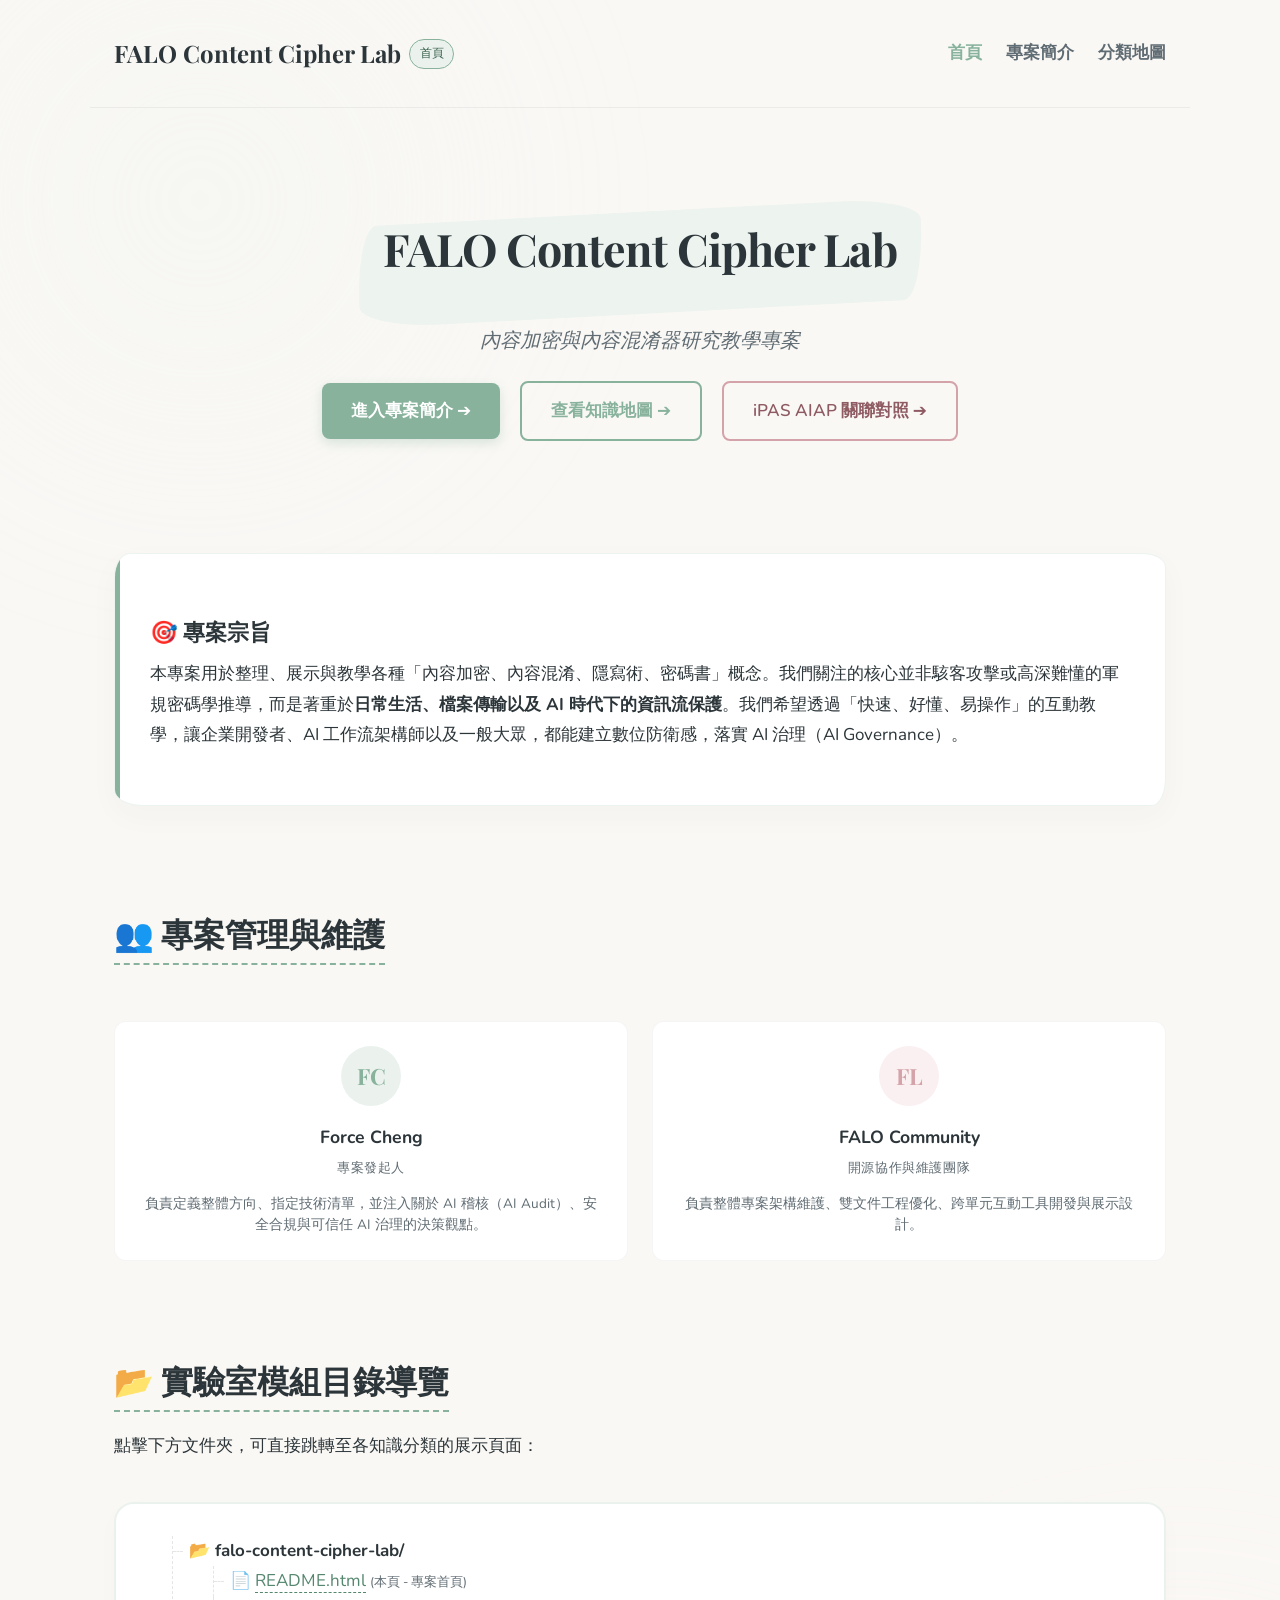
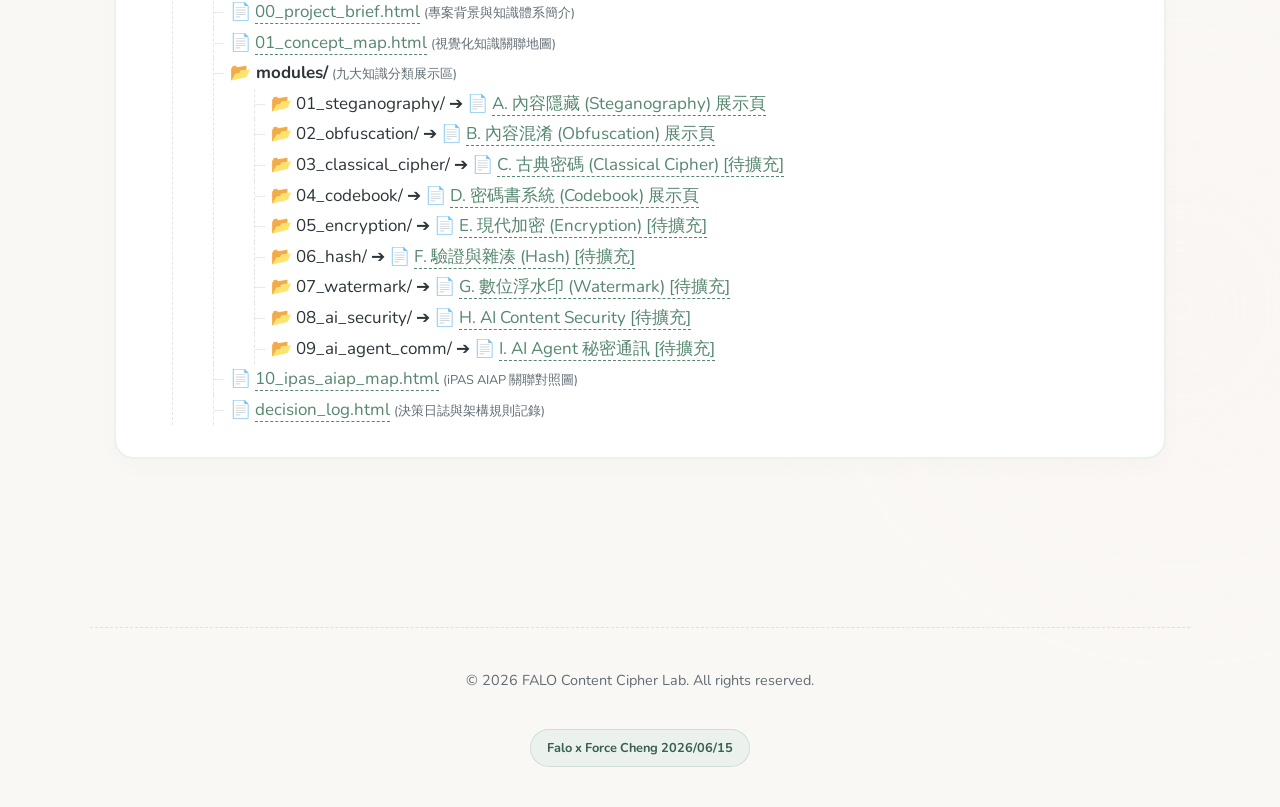
==== index.html @ c5080703 "feat: add index.html and .nojekyll for GitHub Pages" ====
<!DOCTYPE html>
<html lang="zh-TW">
<head>
  <meta charset="UTF-8">
  <meta name="viewport" content="width=device-width, initial-scale=1.0">
  <title>FALO Content Cipher Lab - 首頁</title>
  <meta name="author" content="Force Cheng">
  <meta name="copyright" content="Falo x Force Cheng 2026/06/15">
  <meta name="generator" content="FALO Content Cipher Lab">
  <meta name="description" content="FALO Content Cipher Lab (內容加密與內容混淆器研究專案)。本專案隸屬 Formosa AI Life Outlook (FALO) 與 Taiwan AI Audit 知識發行體系，展示日常通訊、檔案交換、與 AI 時代下的資訊治理、AI Workflow 與內容安全防禦。">
  <link rel="stylesheet" href="assets/css/style.css">
</head>
<body>

  <header class="site-header">
    <div class="logo-area">
      <a href="README.html">
        <span>FALO Content Cipher Lab</span>
        <span class="badge">首頁</span>
      </a>
    </div>
    <nav>
      <ul class="main-nav">
        <li><a href="README.html" class="active">首頁</a></li>
        <li><a href="00_project_brief.html">專案簡介</a></li>
        <li><a href="01_concept_map.html">分類地圖</a></li>
      </ul>
    </nav>
  </header>

  <main class="container">
    <section class="hero-section">
      <div class="hero-title-splash">
        <h1>FALO Content Cipher Lab</h1>
      </div>
      <p class="hero-subtitle">內容加密與內容混淆器研究教學專案</p>
      <div style="margin-top: 1.5rem;">
        <a href="00_project_brief.html" class="btn">進入專案簡介 ➔</a>
        <a href="01_concept_map.html" class="btn btn-secondary" style="margin-left: 1rem;">查看知識地圖 ➔</a>
        <a href="10_ipas_aiap_map.html" class="btn btn-secondary" style="margin-left: 1rem; border-color: var(--secondary-accent); color: #8F5B62;">iPAS AIAP 關聯對照 ➔</a>
      </div>
    </section>

    <!-- Main Description -->
    <div class="info-card" style="margin-bottom: 3rem;">
      <h3>🎯 專案宗旨</h3>
      <p>本專案用於整理、展示與教學各種「內容加密、內容混淆、隱寫術、密碼書」概念。我們關注的核心並非駭客攻擊或高深難懂的軍規密碼學推導，而是著重於<strong>日常生活、檔案傳輸以及 AI 時代下的資訊流保護</strong>。我們希望透過「快速、好懂、易操作」的互動教學，讓企業開發者、AI 工作流架構師以及一般大眾，都能建立數位防衛感，落實 AI 治理（AI Governance）。</p>
    </div>

    <!-- Roles Grid -->
    <h2 style="margin-bottom: 1rem;">👥 專案管理與維護</h2>
    <div class="role-grid" style="grid-template-columns: repeat(auto-fit, minmax(360px, 1fr));">
      <div class="role-card">
        <div class="role-avatar">FC</div>
        <div class="role-title">Force Cheng</div>
        <div class="role-subtitle">專案發起人</div>
        <div class="role-desc">負責定義整體方向、指定技術清單，並注入關於 AI 稽核（AI Audit）、安全合規與可信任 AI 治理的決策觀點。</div>
      </div>
      
      <div class="role-card rose">
        <div class="role-avatar">FL</div>
        <div class="role-title">FALO Community</div>
        <div class="role-subtitle">開源協作與維護團隊</div>
        <div class="role-desc">負責整體專案架構維護、雙文件工程優化、跨單元互動工具開發與展示設計。</div>
      </div>
    </div>

    <!-- Tree Explorer -->
    <h2>📂 實驗室模組目錄導覽</h2>
    <p>點擊下方文件夾，可直接跳轉至各知識分類的展示頁面：</p>
    
    <div class="interactive-widget">
      <div class="tree-node">
        <strong>📂 falo-content-cipher-lab/</strong>
        
        <div class="tree-node">
          📄 <a href="README.html">README.html</a> <span style="font-size: 0.8rem; color: var(--text-muted);">(本頁 - 專案首頁)</span>
        </div>
        
        <div class="tree-node">
          📄 <a href="00_project_brief.html">00_project_brief.html</a> <span style="font-size: 0.8rem; color: var(--text-muted);">(專案背景與知識體系簡介)</span>
        </div>

        <div class="tree-node">
          📄 <a href="01_concept_map.html">01_concept_map.html</a> <span style="font-size: 0.8rem; color: var(--text-muted);">(視覺化知識關聯地圖)</span>
        </div>

        <div class="tree-node">
          <strong>📂 modules/</strong> <span style="font-size: 0.8rem; color: var(--text-muted);">(九大知識分類展示區)</span>
          
          <div class="tree-node">
            📂 01_steganography/ ➔ 📄 <a href="modules/01_steganography/README.html">A. 內容隱藏 (Steganography) 展示頁</a>
          </div>

          <div class="tree-node">
            📂 02_obfuscation/ ➔ 📄 <a href="modules/02_obfuscation/README.html">B. 內容混淆 (Obfuscation) 展示頁</a>
          </div>

          <div class="tree-node">
            📂 03_classical_cipher/ ➔ 📄 <a href="modules/03_classical_cipher/README.html">C. 古典密碼 (Classical Cipher) [待擴充]</a>
          </div>

          <div class="tree-node">
            📂 04_codebook/ ➔ 📄 <a href="modules/04_codebook/README.html">D. 密碼書系統 (Codebook) 展示頁</a>
          </div>

          <div class="tree-node">
            📂 05_encryption/ ➔ 📄 <a href="modules/05_encryption/README.html">E. 現代加密 (Encryption) [待擴充]</a>
          </div>

          <div class="tree-node">
            📂 06_hash/ ➔ 📄 <a href="modules/06_hash/README.html">F. 驗證與雜湊 (Hash) [待擴充]</a>
          </div>

          <div class="tree-node">
            📂 07_watermark/ ➔ 📄 <a href="modules/07_watermark/README.html">G. 數位浮水印 (Watermark) [待擴充]</a>
          </div>

          <div class="tree-node">
            📂 08_ai_security/ ➔ 📄 <a href="modules/08_ai_security/README.html">H. AI Content Security [待擴充]</a>
          </div>

          <div class="tree-node">
            📂 09_ai_agent_comm/ ➔ 📄 <a href="modules/09_ai_agent_comm/README.html">I. AI Agent 秘密通訊 [待擴充]</a>
          </div>
        </div>

        <div class="tree-node">
          📄 <a href="10_ipas_aiap_map.html">10_ipas_aiap_map.html</a> <span style="font-size: 0.8rem; color: var(--text-muted);">(iPAS AIAP 關聯對照圖)</span>
        </div>

        <div class="tree-node">
          📄 <a href="decision_log.html">decision_log.html</a> <span style="font-size: 0.8rem; color: var(--text-muted);">(決策日誌與架構規則記錄)</span>
        </div>
      </div>
    </div>
  </main>

  <footer class="site-footer">
    <p>© 2026 FALO Content Cipher Lab. All rights reserved.</p>
    <div class="provenance-tag">Falo x Force Cheng 2026/06/15</div>
  </footer>

  <script src="assets/js/main.js"></script>
</body>
</html>
---- assets/css/style.css ----
/* 
 * FALO Content Cipher Lab - Central Design System
 * Style: Soft Watercolor Infographic Style
 * Author: Falo x Force Cheng 2026/06/15
 * License: Formosa AI Life Outlook & Taiwan AI Audit Research Project
 */

@import url('https://fonts.googleapis.com/css2?family=Nunito:ital,wght@0,300;0,400;0,600;0,700;1,400&family=Playfair+Display:ital,wght@0,600;0,700;1,400&display=swap');

:root {
  /* Color Tokens */
  --bg-color: #FAF8F5;              /* Warm Sand Off-White */
  --text-main: #2C3539;             /* Slate Charcoal */
  --text-muted: #606C73;            /* Soft Steel Grey */
  
  --primary-accent: #88B29C;        /* Sage Green */
  --primary-accent-light: #EBF2EE;  /* Very Light Sage Green */
  
  --secondary-accent: #D4A3A9;      /* Dusty Rose */
  --secondary-accent-light: #FAF0F1; /* Very Light Dusty Rose */
  
  --tertiary-accent: #A1C4D4;       /* Soft Blue */
  --tertiary-accent-light: #EFF5F8;  /* Very Light Soft Blue */

  --accent-gold: #E2C293;           /* Muted Gold */
  
  /* Fonts */
  --font-heading: 'Playfair Display', Georgia, serif;
  --font-body: 'Nunito', system-ui, -apple-system, sans-serif;
  
  /* Layout */
  --max-width: 1100px;
  --transition-smooth: all 0.4s cubic-bezier(0.165, 0.84, 0.44, 1);
  --border-organic: 25px 95px 25px 95px / 95px 25px 95px 25px;
  --border-card: 16px 24px 14px 28px / 24px 14px 28px 16px;
}

* {
  box-sizing: border-box;
  margin: 0;
  padding: 0;
}

body {
  background-color: var(--bg-color);
  color: var(--text-main);
  font-family: var(--font-body);
  line-height: 1.8;
  font-size: 17px;
  overflow-x: hidden;
  position: relative;
}

/* Background Watercolor Splashes */
body::before, body::after {
  content: "";
  position: absolute;
  width: 600px;
  height: 600px;
  border-radius: 50%;
  z-index: -10;
  filter: blur(120px);
  opacity: 0.45;
  pointer-events: none;
}

body::before {
  top: -100px;
  left: -100px;
  background: radial-gradient(circle, var(--primary-accent-light) 0%, transparent 70%);
}

body::after {
  bottom: 200px;
  right: -200px;
  background: radial-gradient(circle, var(--secondary-accent-light) 0%, transparent 70%);
}

.watercolor-blob-3 {
  position: absolute;
  top: 40%;
  left: 50%;
  transform: translate(-50%, -50%);
  width: 800px;
  height: 800px;
  border-radius: 50%;
  z-index: -11;
  filter: blur(140px);
  opacity: 0.35;
  background: radial-gradient(circle, var(--tertiary-accent-light) 0%, transparent 70%);
  pointer-events: none;
}

/* Typography */
h1, h2, h3, h4 {
  font-family: var(--font-heading);
  color: var(--text-main);
  margin-bottom: 0.6em;
  font-weight: 700;
  line-height: 1.3;
}

h1 {
  font-size: 2.8rem;
  letter-spacing: -0.02em;
}

h2 {
  font-size: 2rem;
  border-bottom: 2px dashed var(--primary-accent);
  padding-bottom: 0.3em;
  margin-top: 1.8em;
  display: inline-block;
}

h3 {
  font-size: 1.4rem;
  margin-top: 1.2em;
}

p {
  margin-bottom: 1.2rem;
}

a {
  color: #55876E; /* Slightly darker Sage Green for contrast/accessibility */
  text-decoration: none;
  border-bottom: 1px dashed currentColor;
  transition: var(--transition-smooth);
}

a:hover {
  color: #38604C;
  border-bottom-style: solid;
}

/* Navigation & Header */
.site-header {
  max-width: var(--max-width);
  margin: 0 auto;
  padding: 2rem 1.5rem;
  display: flex;
  justify-content: space-between;
  align-items: center;
  border-bottom: 1px solid rgba(0, 0, 0, 0.05);
}

.logo-area a {
  border-bottom: none;
  font-family: var(--font-heading);
  font-size: 1.5rem;
  font-weight: bold;
  color: var(--text-main);
  display: flex;
  align-items: center;
  gap: 0.5rem;
}

.logo-area span.badge {
  font-family: var(--font-body);
  font-size: 0.75rem;
  font-weight: normal;
  padding: 0.2rem 0.6rem;
  border-radius: 20px;
  background-color: var(--primary-accent-light);
  border: 1px solid var(--primary-accent);
  color: #38604C;
}

.main-nav {
  display: flex;
  gap: 1.5rem;
  list-style: none;
}

.main-nav a {
  border-bottom: none;
  font-weight: 600;
  color: var(--text-muted);
}

.main-nav a:hover, .main-nav a.active {
  color: var(--primary-accent);
  text-shadow: 0 0 1px var(--primary-accent-light);
}

/* Layout Wrapper */
.container {
  max-width: var(--max-width);
  margin: 0 auto;
  padding: 3rem 1.5rem;
}

/* Hero Section */
.hero-section {
  text-align: center;
  padding: 4rem 1.5rem;
  position: relative;
  margin-bottom: 3rem;
}

.hero-title-splash {
  display: inline-block;
  position: relative;
  margin-bottom: 1rem;
}

.hero-title-splash::before {
  content: "";
  position: absolute;
  top: 50%;
  left: 50%;
  transform: translate(-50%, -50%) rotate(-3deg);
  width: 110%;
  height: 120%;
  background-color: var(--primary-accent-light);
  border-radius: var(--border-organic);
  z-index: -1;
  opacity: 0.85;
}

.hero-subtitle {
  font-family: var(--font-heading);
  font-style: italic;
  font-size: 1.25rem;
  color: var(--text-muted);
  max-width: 600px;
  margin: 0 auto;
}

/* Cards & Grid Systems */
.grid-2 {
  display: grid;
  grid-template-columns: repeat(auto-fit, minmax(320px, 1fr));
  gap: 2rem;
  margin: 2rem 0;
}

.grid-3 {
  display: grid;
  grid-template-columns: repeat(auto-fit, minmax(280px, 1fr));
  gap: 1.8rem;
  margin: 2rem 0;
}

/* Soft Infographic Cards */
.info-card {
  background: white;
  padding: 2.2rem;
  border-radius: var(--border-card);
  box-shadow: 0 10px 30px rgba(44, 53, 57, 0.03);
  border: 1px solid rgba(136, 178, 156, 0.15);
  transition: var(--transition-smooth);
  position: relative;
  overflow: hidden;
}

.info-card::before {
  content: "";
  position: absolute;
  top: 0;
  left: 0;
  width: 5px;
  height: 100%;
  background: var(--primary-accent);
}

.info-card.rose::before {
  background: var(--secondary-accent);
}

.info-card.blue::before {
  background: var(--tertiary-accent);
}

.info-card:hover {
  transform: translateY(-5px);
  box-shadow: 0 15px 40px rgba(44, 53, 57, 0.08);
  border-color: rgba(136, 178, 156, 0.3);
}

.card-num {
  font-family: var(--font-heading);
  font-size: 2.5rem;
  color: rgba(136, 178, 156, 0.2);
  position: absolute;
  right: 1.5rem;
  top: 1rem;
  font-weight: bold;
}

.rose .card-num {
  color: rgba(212, 163, 169, 0.2);
}

.blue .card-num {
  color: rgba(161, 196, 212, 0.2);
}

/* Callout Boxes */
.callout-box {
  background: var(--primary-accent-light);
  border-radius: 12px;
  padding: 1.5rem;
  margin: 1.5rem 0;
  border-left: 5px solid var(--primary-accent);
}

.callout-box.rose {
  background: var(--secondary-accent-light);
  border-left-color: var(--secondary-accent);
}

.callout-box.blue {
  background: var(--tertiary-accent-light);
  border-left-color: var(--tertiary-accent);
}

/* Step-by-step Infographic Elements */
.step-container {
  display: flex;
  flex-direction: column;
  gap: 1.5rem;
  margin: 2rem 0;
}

.step-item {
  display: flex;
  gap: 1.5rem;
  align-items: flex-start;
  background: white;
  padding: 1.5rem;
  border-radius: 16px;
  border: 1px dashed rgba(0, 0, 0, 0.08);
}

.step-badge {
  background: var(--primary-accent);
  color: white;
  width: 36px;
  height: 36px;
  border-radius: 50%;
  display: flex;
  align-items: center;
  justify-content: center;
  font-weight: bold;
  flex-shrink: 0;
}

.rose .step-badge {
  background: var(--secondary-accent);
}

.blue .step-badge {
  background: var(--tertiary-accent);
}

/* Forms & Interactive Widgets */
.interactive-widget {
  background: white;
  border-radius: 20px;
  border: 2px solid var(--primary-accent-light);
  padding: 2rem;
  margin: 2.5rem 0;
  box-shadow: 0 8px 25px rgba(0, 0, 0, 0.02);
}

.widget-title {
  display: flex;
  align-items: center;
  gap: 0.5rem;
  margin-bottom: 1.5rem;
  font-family: var(--font-heading);
  border-bottom: 2px dashed rgba(0, 0, 0, 0.05);
  padding-bottom: 0.5rem;
}

.form-group {
  margin-bottom: 1.25rem;
}

.form-label {
  display: block;
  font-weight: bold;
  margin-bottom: 0.5rem;
  color: var(--text-main);
  font-size: 0.95rem;
}

.form-input, .form-textarea, .form-select {
  width: 100%;
  padding: 0.8rem 1rem;
  border: 1px solid rgba(0, 0, 0, 0.1);
  border-radius: 8px;
  font-family: var(--font-body);
  font-size: 1rem;
  background-color: var(--bg-color);
  color: var(--text-main);
  transition: var(--transition-smooth);
}

.form-input:focus, .form-textarea:focus, .form-select:focus {
  outline: none;
  border-color: var(--primary-accent);
  background-color: white;
  box-shadow: 0 0 0 3px rgba(136, 178, 156, 0.2);
}

.btn {
  display: inline-block;
  padding: 0.8rem 1.8rem;
  background-color: var(--primary-accent);
  color: white;
  border: none;
  border-radius: 8px;
  font-weight: 600;
  font-family: var(--font-body);
  cursor: pointer;
  transition: var(--transition-smooth);
  box-shadow: 0 4px 12px rgba(136, 178, 156, 0.3);
}

.btn:hover {
  background-color: #729B85;
  box-shadow: 0 6px 16px rgba(136, 178, 156, 0.4);
  transform: translateY(-1px);
}

.btn-secondary {
  background-color: transparent;
  color: var(--primary-accent);
  border: 2px solid var(--primary-accent);
  box-shadow: none;
}

.btn-secondary:hover {
  background-color: var(--primary-accent-light);
  box-shadow: none;
}

.output-area {
  background-color: var(--primary-accent-light);
  padding: 1.2rem;
  border-radius: 8px;
  border: 1px dashed var(--primary-accent);
  min-height: 50px;
  word-break: break-all;
  font-family: monospace;
  font-size: 1.05rem;
  margin-top: 1.5rem;
  position: relative;
}

.output-area::before {
  content: "OUTPUT";
  font-size: 0.65rem;
  letter-spacing: 0.1em;
  color: var(--primary-accent);
  position: absolute;
  top: -8px;
  left: 12px;
  background: white;
  padding: 0 6px;
  font-weight: bold;
}

/* Breadcrumb Navigation */
.breadcrumb {
  display: flex;
  gap: 0.5rem;
  align-items: center;
  list-style: none;
  margin-bottom: 2rem;
  font-size: 0.9rem;
  color: var(--text-muted);
}

.breadcrumb li:not(:last-child)::after {
  content: "/";
  margin-left: 0.5rem;
  color: rgba(0, 0, 0, 0.15);
}

/* Site Footer */
.site-footer {
  max-width: var(--max-width);
  margin: 5rem auto 0 auto;
  padding: 2.5rem 1.5rem;
  border-top: 1px dashed rgba(0, 0, 0, 0.1);
  text-align: center;
  color: var(--text-muted);
  font-size: 0.9rem;
}

.provenance-tag {
  display: inline-flex;
  align-items: center;
  gap: 0.5rem;
  background-color: var(--primary-accent-light);
  padding: 0.4rem 1rem;
  border-radius: 20px;
  font-size: 0.8rem;
  font-weight: bold;
  color: #38604C;
  border: 1px solid rgba(136, 178, 156, 0.3);
  margin-top: 1rem;
}

/* Role Profile Cards (README) */
.role-grid {
  display: grid;
  grid-template-columns: repeat(auto-fit, minmax(220px, 1fr));
  gap: 1.5rem;
  margin: 2.5rem 0;
}

.role-card {
  background: white;
  padding: 1.5rem;
  border-radius: 12px;
  border: 1px solid rgba(0, 0, 0, 0.04);
  text-align: center;
  transition: var(--transition-smooth);
}

.role-card:hover {
  box-shadow: 0 8px 25px rgba(0,0,0,0.03);
  transform: translateY(-2px);
}

.role-avatar {
  width: 60px;
  height: 60px;
  background-color: var(--primary-accent-light);
  border-radius: 50%;
  display: flex;
  align-items: center;
  justify-content: center;
  margin: 0 auto 1rem auto;
  font-family: var(--font-heading);
  font-weight: bold;
  font-size: 1.4rem;
  color: var(--primary-accent);
}

.role-card.rose .role-avatar {
  background-color: var(--secondary-accent-light);
  color: var(--secondary-accent);
}

.role-card.blue .role-avatar {
  background-color: var(--tertiary-accent-light);
  color: var(--tertiary-accent);
}

.role-title {
  font-weight: bold;
  font-size: 1.1rem;
  margin-bottom: 0.2rem;
}

.role-subtitle {
  font-size: 0.8rem;
  color: var(--text-muted);
  margin-bottom: 0.8rem;
  letter-spacing: 0.05em;
  text-transform: uppercase;
}

.role-desc {
  font-size: 0.85rem;
  color: var(--text-muted);
  line-height: 1.6;
}

/* Interactive Tree Explorer (README) */
.tree-node {
  margin-left: 1.5rem;
  position: relative;
  padding-left: 1rem;
  border-left: 1px dashed rgba(0,0,0,0.1);
}

.tree-node::before {
  content: "";
  position: absolute;
  left: 0;
  top: 15px;
  width: 10px;
  height: 1px;
  border-top: 1px dashed rgba(0,0,0,0.1);
}

/* Concept Map Styles */
.map-canvas-container {
  background: white;
  border: 1px solid rgba(0, 0, 0, 0.05);
  border-radius: 20px;
  padding: 1rem;
  box-shadow: 0 10px 40px rgba(0, 0, 0, 0.02);
  margin: 2rem 0;
  position: relative;
  overflow: auto;
}

.map-svg {
  width: 100%;
  min-width: 900px;
  height: 600px;
  display: block;
}

.map-node {
  cursor: pointer;
}

.map-node circle {
  fill: white;
  stroke-width: 2.5px;
  transition: var(--transition-smooth);
}

.map-node:hover circle {
  r: 24px;
}

.map-node text {
  font-family: var(--font-body);
  font-size: 13px;
  font-weight: 600;
  fill: var(--text-main);
  pointer-events: none;
}

.map-link {
  fill: none;
  stroke-dasharray: 4 4;
  animation: dash 30s linear infinite;
}

@keyframes dash {
  to {
    stroke-dashoffset: -1000;
  }
}

/* Responsive fixes */
@media (max-width: 768px) {
  h1 {
    font-size: 2.2rem;
  }
  .site-header {
    flex-direction: column;
    gap: 1rem;
  }
  .main-nav {
    flex-wrap: wrap;
    justify-content: center;
  }
}
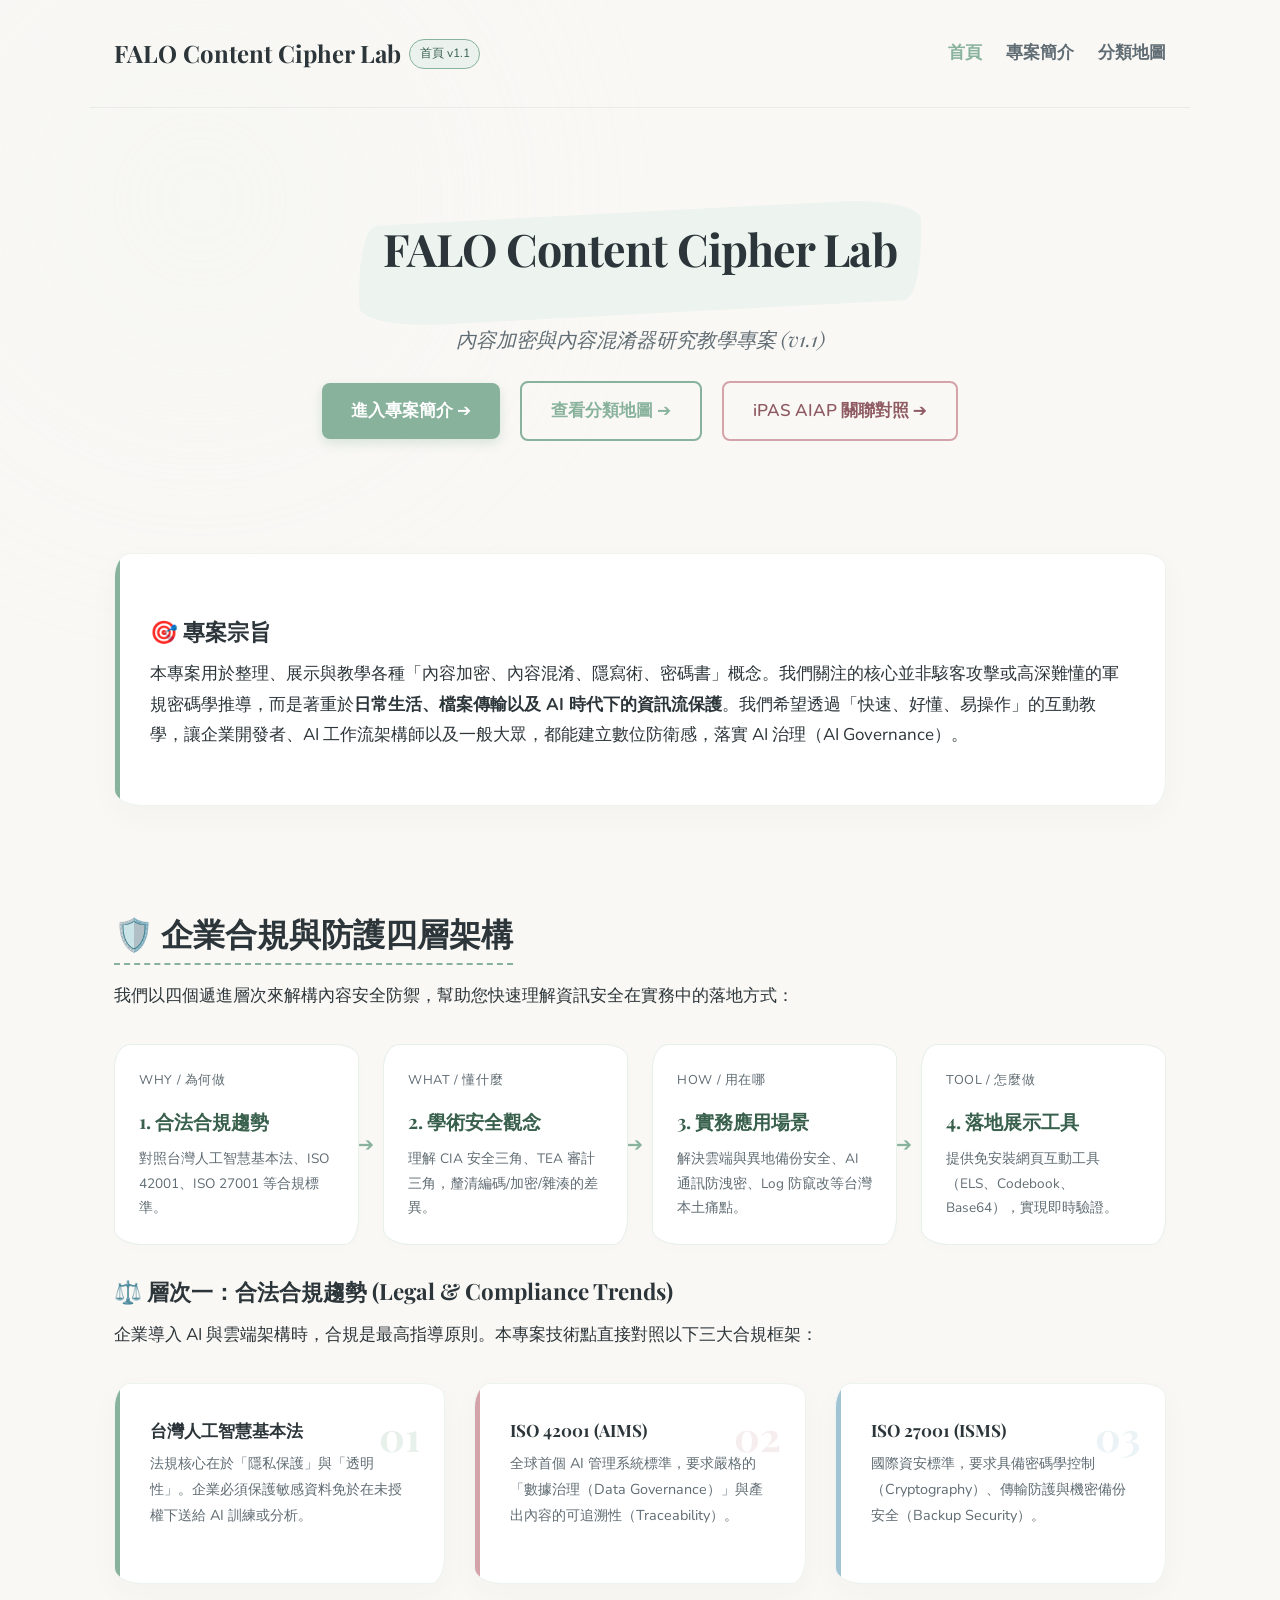
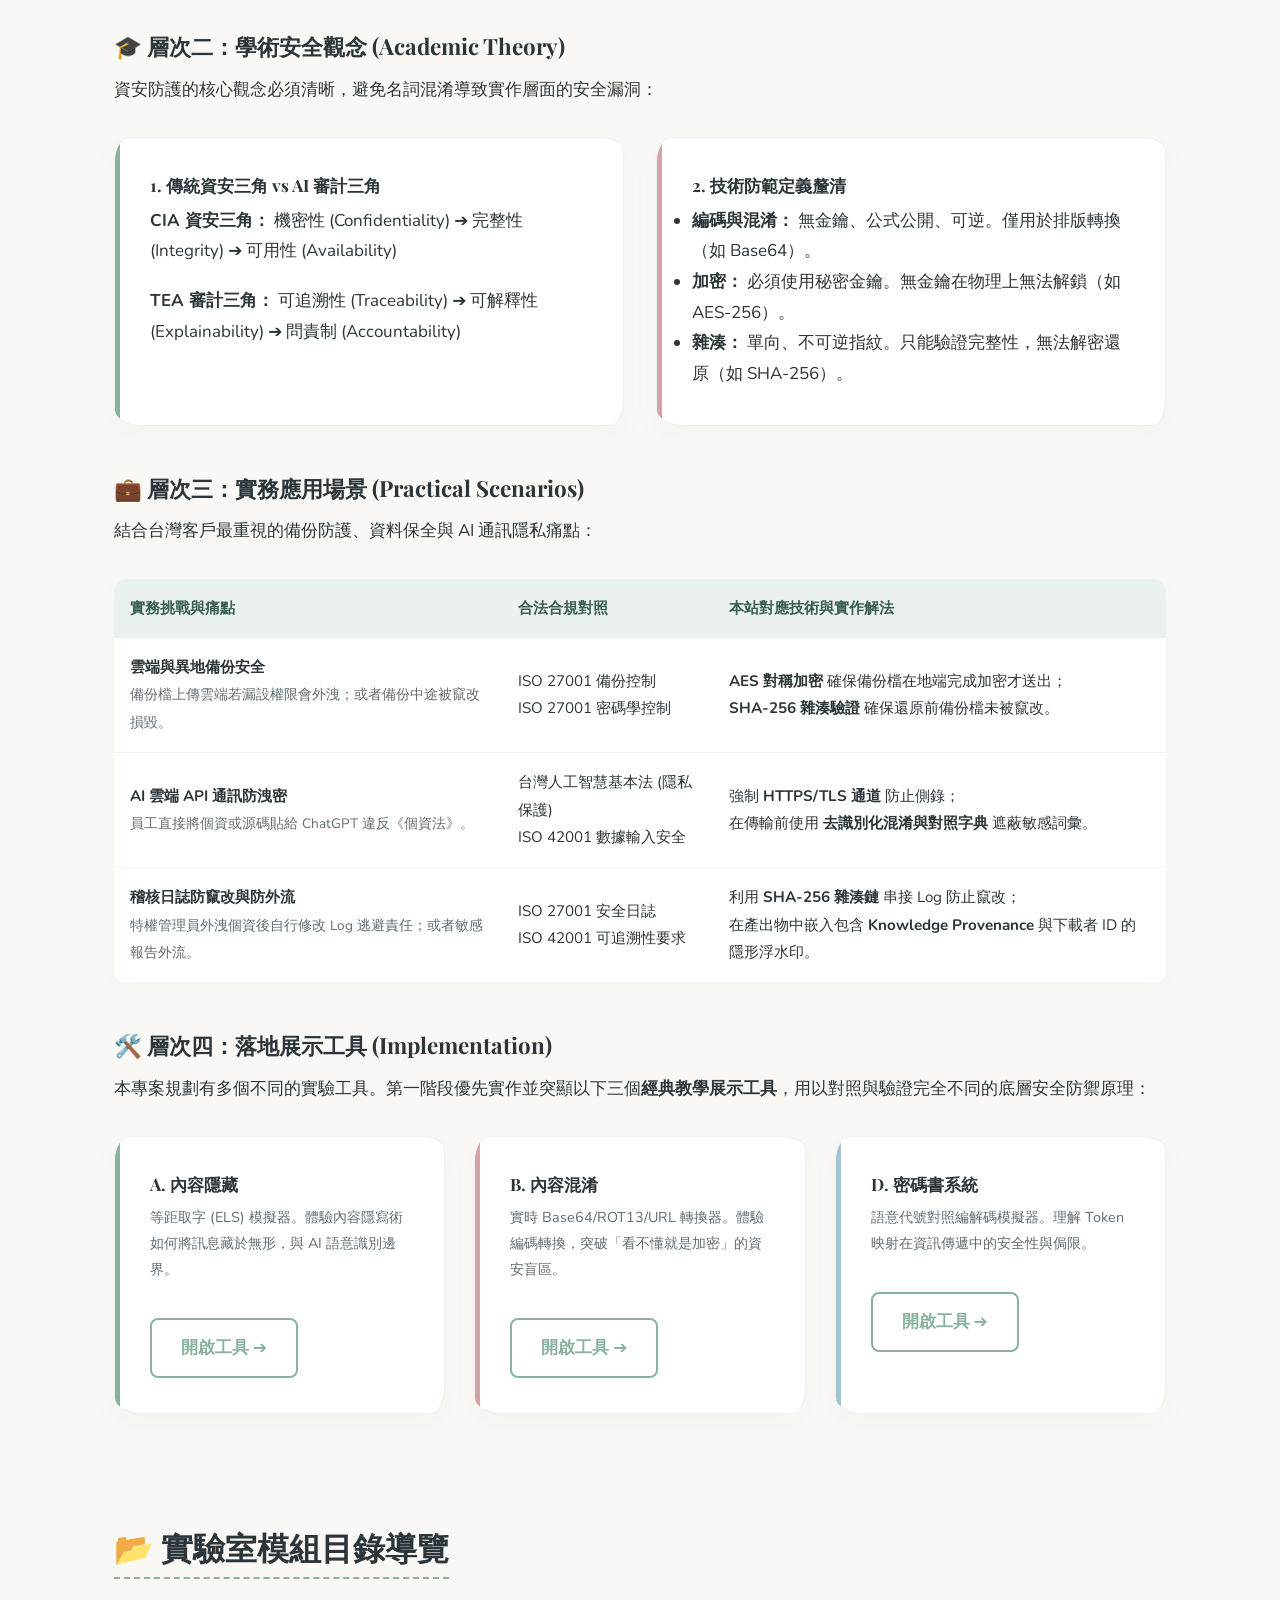
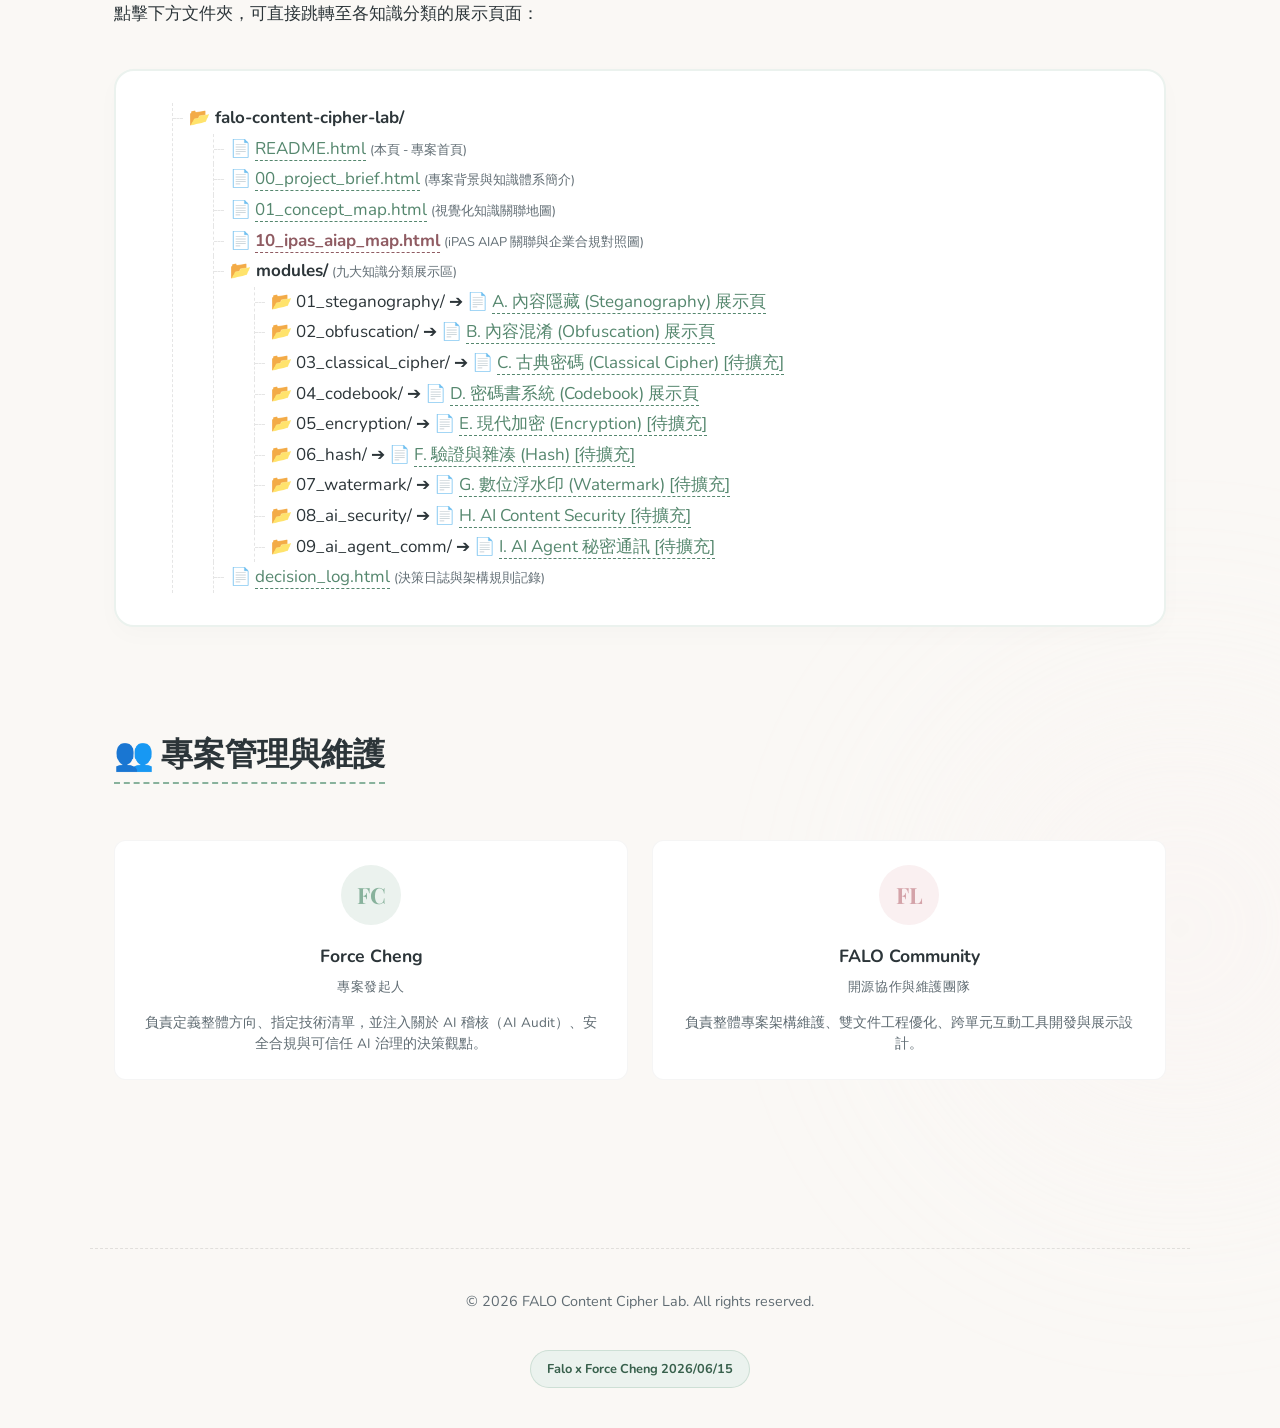
==== commit 4859d20c: "release: bump to v1.1, restructure homepage with 4-layer taxonomy" ====
--- a/index.html
+++ b/index.html
@@ -9,6 +9,89 @@
   <meta name="generator" content="FALO Content Cipher Lab">
   <meta name="description" content="FALO Content Cipher Lab (內容加密與內容混淆器研究專案)。本專案隸屬 Formosa AI Life Outlook (FALO) 與 Taiwan AI Audit 知識發行體系，展示日常通訊、檔案交換、與 AI 時代下的資訊治理、AI Workflow 與內容安全防禦。">
   <link rel="stylesheet" href="assets/css/style.css">
+  <style>
+    /* Specific styling for homepage 4-layer integration */
+    .framework-grid {
+      display: grid;
+      grid-template-columns: repeat(auto-fit, minmax(220px, 1fr));
+      gap: 1.5rem;
+      margin: 2rem 0;
+    }
+    .framework-card {
+      background: white;
+      padding: 1.5rem;
+      border-radius: var(--border-card);
+      border: 1px solid rgba(136, 178, 156, 0.2);
+      box-shadow: 0 4px 15px rgba(0,0,0,0.01);
+      position: relative;
+      transition: var(--transition-smooth);
+    }
+    .framework-card::after {
+      content: "➔";
+      position: absolute;
+      right: -1rem;
+      top: 50%;
+      transform: translateY(-50%);
+      color: var(--primary-accent);
+      font-weight: bold;
+      font-size: 1.2rem;
+      z-index: 10;
+    }
+    .framework-card:last-child::after {
+      display: none;
+    }
+    .framework-card:hover {
+      transform: translateY(-3px);
+      box-shadow: 0 8px 25px rgba(0,0,0,0.05);
+    }
+    .framework-title {
+      font-family: var(--font-heading);
+      font-size: 1.2rem;
+      font-weight: bold;
+      margin-bottom: 0.5rem;
+      color: #38604C;
+    }
+    .framework-subtitle {
+      font-size: 0.8rem;
+      text-transform: uppercase;
+      letter-spacing: 0.05em;
+      color: var(--text-muted);
+      margin-bottom: 0.8rem;
+    }
+    .styled-table {
+      width: 100%;
+      border-collapse: collapse;
+      margin: 2rem 0;
+      font-size: 0.95rem;
+      background: white;
+      border-radius: 12px;
+      overflow: hidden;
+      box-shadow: 0 4px 20px rgba(0,0,0,0.02);
+    }
+    .styled-table th {
+      background-color: var(--primary-accent-light);
+      color: #38604C;
+      text-align: left;
+      padding: 1rem;
+      font-weight: bold;
+    }
+    .styled-table td {
+      padding: 1rem;
+      border-bottom: 1px solid rgba(0,0,0,0.04);
+    }
+    .styled-table tr:hover {
+      background-color: var(--bg-color);
+    }
+    @media (max-width: 768px) {
+      .framework-card::after {
+        content: "↓";
+        right: 50%;
+        bottom: -1.5rem;
+        top: auto;
+        transform: translateX(50%);
+      }
+    }
+  </style>
 </head>
 <body>
 
@@ -16,7 +99,7 @@
     <div class="logo-area">
       <a href="README.html">
         <span>FALO Content Cipher Lab</span>
-        <span class="badge">首頁</span>
+        <span class="badge">首頁 v1.1</span>
       </a>
     </div>
     <nav>
@@ -33,22 +116,241 @@
       <div class="hero-title-splash">
         <h1>FALO Content Cipher Lab</h1>
       </div>
-      <p class="hero-subtitle">內容加密與內容混淆器研究教學專案</p>
+      <p class="hero-subtitle">內容加密與內容混淆器研究教學專案 (v1.1)</p>
       <div style="margin-top: 1.5rem;">
         <a href="00_project_brief.html" class="btn">進入專案簡介 ➔</a>
-        <a href="01_concept_map.html" class="btn btn-secondary" style="margin-left: 1rem;">查看知識地圖 ➔</a>
+        <a href="01_concept_map.html" class="btn btn-secondary" style="margin-left: 1rem;">查看分類地圖 ➔</a>
         <a href="10_ipas_aiap_map.html" class="btn btn-secondary" style="margin-left: 1rem; border-color: var(--secondary-accent); color: #8F5B62;">iPAS AIAP 關聯對照 ➔</a>
       </div>
     </section>
 
-    <!-- Main Description -->
+    <!-- Project Mission -->
     <div class="info-card" style="margin-bottom: 3rem;">
       <h3>🎯 專案宗旨</h3>
       <p>本專案用於整理、展示與教學各種「內容加密、內容混淆、隱寫術、密碼書」概念。我們關注的核心並非駭客攻擊或高深難懂的軍規密碼學推導，而是著重於<strong>日常生活、檔案傳輸以及 AI 時代下的資訊流保護</strong>。我們希望透過「快速、好懂、易操作」的互動教學，讓企業開發者、AI 工作流架構師以及一般大眾，都能建立數位防衛感，落實 AI 治理（AI Governance）。</p>
     </div>
 
-    <!-- Roles Grid -->
-    <h2 style="margin-bottom: 1rem;">👥 專案管理與維護</h2>
+    <!-- 4 Layers Architecture Section -->
+    <h2 style="margin-bottom: 1rem;">🛡️ 企業合規與防護四層架構</h2>
+    <p>我們以四個遞進層次來解構內容安全防禦，幫助您快速理解資訊安全在實務中的落地方式：</p>
+    
+    <!-- 4 Layers Flowcards -->
+    <div class="framework-grid">
+      <div class="framework-card">
+        <div class="framework-subtitle">Why / 為何做</div>
+        <div class="framework-title">1. 合法合規趨勢</div>
+        <p style="font-size: 0.85rem; color: var(--text-muted); margin: 0;">對照台灣人工智慧基本法、ISO 42001、ISO 27001 等合規標準。</p>
+      </div>
+
+      <div class="framework-card">
+        <div class="framework-subtitle">What / 懂什麼</div>
+        <div class="framework-title">2. 學術安全觀念</div>
+        <p style="font-size: 0.85rem; color: var(--text-muted); margin: 0;">理解 CIA 安全三角、TEA 審計三角，釐清編碼/加密/雜湊的差異。</p>
+      </div>
+
+      <div class="framework-card">
+        <div class="framework-subtitle">How / 用在哪</div>
+        <div class="framework-title">3. 實務應用場景</div>
+        <p style="font-size: 0.85rem; color: var(--text-muted); margin: 0;">解決雲端與異地備份安全、AI 通訊防洩密、Log 防竄改等台灣本土痛點。</p>
+      </div>
+
+      <div class="framework-card">
+        <div class="framework-subtitle">Tool / 怎麼做</div>
+        <div class="framework-title">4. 落地展示工具</div>
+        <p style="font-size: 0.85rem; color: var(--text-muted); margin: 0;">提供免安裝網頁互動工具（ELS、Codebook、Base64），實現即時驗證。</p>
+      </div>
+    </div>
+
+    <!-- Layer 1: Trends -->
+    <h3>⚖️ 層次一：合法合規趨勢 (Legal & Compliance Trends)</h3>
+    <p>企業導入 AI 與雲端架構時，合規是最高指導原則。本專案技術點直接對照以下三大合規框架：</p>
+    <div class="grid-3">
+      <div class="info-card">
+        <span class="card-num">01</span>
+        <h4>台灣人工智慧基本法</h4>
+        <p style="font-size: 0.9rem; color: var(--text-muted);">法規核心在於「隱私保護」與「透明性」。企業必須保護敏感資料免於在未授權下送給 AI 訓練或分析。</p>
+      </div>
+      <div class="info-card rose">
+        <span class="card-num">02</span>
+        <h4>ISO 42001 (AIMS)</h4>
+        <p style="font-size: 0.9rem; color: var(--text-muted);">全球首個 AI 管理系統標準，要求嚴格的「數據治理（Data Governance）」與產出內容的可追溯性（Traceability）。</p>
+      </div>
+      <div class="info-card blue">
+        <span class="card-num">03</span>
+        <h4>ISO 27001 (ISMS)</h4>
+        <p style="font-size: 0.9rem; color: var(--text-muted);">國際資安標準，要求具備密碼學控制（Cryptography）、傳輸防護與機密備份安全（Backup Security）。</p>
+      </div>
+    </div>
+
+    <!-- Layer 2: Academic -->
+    <h3 style="margin-top: 3rem;">🎓 層次二：學術安全觀念 (Academic Theory)</h3>
+    <p>資安防護的核心觀念必須清晰，避免名詞混淆導致實作層面的安全漏洞：</p>
+    <div class="grid-2">
+      <div class="info-card">
+        <h4>1. 傳統資安三角 vs AI 審計三角</h4>
+        <p><strong>CIA 資安三角：</strong> 機密性 (Confidentiality) ➔ 完整性 (Integrity) ➔ 可用性 (Availability)</p>
+        <p><strong>TEA 審計三角：</strong> 可追溯性 (Traceability) ➔ 可解釋性 (Explainability) ➔ 問責制 (Accountability)</p>
+      </div>
+      <div class="info-card rose">
+        <h4>2. 技術防範定義釐清</h4>
+        <ul>
+          <li><strong>編碼與混淆：</strong> 無金鑰、公式公開、可逆。僅用於排版轉換（如 Base64）。</li>
+          <li><strong>加密：</strong> 必須使用秘密金鑰。無金鑰在物理上無法解鎖（如 AES-256）。</li>
+          <li><strong>雜湊：</strong> 單向、不可逆指紋。只能驗證完整性，無法解密還原（如 SHA-256）。</li>
+        </ul>
+      </div>
+    </div>
+
+    <!-- Layer 3: Practical Scenarios Table -->
+    <h3 style="margin-top: 3rem;">💼 層次三：實務應用場景 (Practical Scenarios)</h3>
+    <p>結合台灣客戶最重視的備份防護、資料保全與 AI 通訊隱私痛點：</p>
+    <table class="styled-table">
+      <thead>
+        <tr>
+          <th>實務挑戰與痛點</th>
+          <th>合法合規對照</th>
+          <th>本站對應技術與實作解法</th>
+        </tr>
+      </thead>
+      <tbody>
+        <tr>
+          <td>
+            <strong>雲端與異地備份安全</strong><br>
+            <span style="font-size: 0.85rem; color: var(--text-muted);">備份檔上傳雲端若漏設權限會外洩；或者備份中途被竄改損毀。</span>
+          </td>
+          <td>
+            ISO 27001 備份控制<br>
+            ISO 27001 密碼學控制
+          </td>
+          <td>
+            <strong>AES 對稱加密</strong> 確保備份檔在地端完成加密才送出；<br>
+            <strong>SHA-256 雜湊驗證</strong> 確保還原前備份檔未被竄改。
+          </td>
+        </tr>
+        <tr>
+          <td>
+            <strong>AI 雲端 API 通訊防洩密</strong><br>
+            <span style="font-size: 0.85rem; color: var(--text-muted);">員工直接將個資或源碼貼給 ChatGPT 違反《個資法》。</span>
+          </td>
+          <td>
+            台灣人工智慧基本法 (隱私保護)<br>
+            ISO 42001 數據輸入安全
+          </td>
+          <td>
+            強制 <strong>HTTPS/TLS 通道</strong> 防止側錄；<br>
+            在傳輸前使用 <strong>去識別化混淆與對照字典</strong> 遮蔽敏感詞彙。
+          </td>
+        </tr>
+        <tr>
+          <td>
+            <strong>稽核日誌防竄改與防外流</strong><br>
+            <span style="font-size: 0.85rem; color: var(--text-muted);">特權管理員外洩個資後自行修改 Log 逃避責任；或者敏感報告外流。</span>
+          </td>
+          <td>
+            ISO 27001 安全日誌<br>
+            ISO 42001 可追溯性要求
+          </td>
+          <td>
+            利用 <strong>SHA-256 雜湊鏈</strong> 串接 Log 防止竄改；<br>
+            在產出物中嵌入包含 <strong>Knowledge Provenance</strong> 與下載者 ID 的隱形浮水印。
+          </td>
+        </tr>
+      </tbody>
+    </table>
+
+    <!-- Layer 4: Implementation -->
+    <h3 style="margin-top: 3rem;">🛠️ 層次四：落地展示工具 (Implementation)</h3>
+    <p>本專案規劃有多個不同的實驗工具。第一階段優先實作並突顯以下三個<strong>經典教學展示工具</strong>，用以對照與驗證完全不同的底層安全防禦原理：</p>
+    <div class="grid-3" style="margin-bottom: 3rem;">
+      <div class="info-card">
+        <h4>A. 內容隱藏</h4>
+        <p style="font-size: 0.9rem; color: var(--text-muted);">等距取字 (ELS) 模擬器。體驗內容隱寫術如何將訊息藏於無形，與 AI 語意識別邊界。</p>
+        <a href="modules/01_steganography/README.html" class="btn btn-secondary" style="margin-top: 1rem; display: inline-block;">開啟工具 ➔</a>
+      </div>
+      <div class="info-card rose">
+        <h4>B. 內容混淆</h4>
+        <p style="font-size: 0.9rem; color: var(--text-muted);">實時 Base64/ROT13/URL 轉換器。體驗編碼轉換，突破「看不懂就是加密」的資安盲區。</p>
+        <a href="modules/02_obfuscation/README.html" class="btn btn-secondary" style="margin-top: 1rem; display: inline-block;">開啟工具 ➔</a>
+      </div>
+      <div class="info-card blue">
+        <h4>D. 密碼書系統</h4>
+        <p style="font-size: 0.9rem; color: var(--text-muted);">語意代號對照編解碼模擬器。理解 Token 映射在資訊傳遞中的安全性與侷限。</p>
+        <a href="modules/04_codebook/README.html" class="btn btn-secondary" style="margin-top: 1rem; display: inline-block;">開啟工具 ➔</a>
+      </div>
+    </div>
+
+    <!-- Tree Explorer -->
+    <h2 style="margin-top: 4rem;">📂 實驗室模組目錄導覽</h2>
+    <p>點擊下方文件夾，可直接跳轉至各知識分類的展示頁面：</p>
+    
+    <div class="interactive-widget">
+      <div class="tree-node">
+        <strong>📂 falo-content-cipher-lab/</strong>
+        
+        <div class="tree-node">
+          📄 <a href="README.html">README.html</a> <span style="font-size: 0.8rem; color: var(--text-muted);">(本頁 - 專案首頁)</span>
+        </div>
+        
+        <div class="tree-node">
+          📄 <a href="00_project_brief.html">00_project_brief.html</a> <span style="font-size: 0.8rem; color: var(--text-muted);">(專案背景與知識體系簡介)</span>
+        </div>
+
+        <div class="tree-node">
+          📄 <a href="01_concept_map.html">01_concept_map.html</a> <span style="font-size: 0.8rem; color: var(--text-muted);">(視覺化知識關聯地圖)</span>
+        </div>
+
+        <div class="tree-node">
+          📄 <a href="10_ipas_aiap_map.html" style="font-weight: bold; color: #8F5B62;">10_ipas_aiap_map.html</a> <span style="font-size: 0.8rem; color: var(--text-muted);">(iPAS AIAP 關聯與企業合規對照圖)</span>
+        </div>
+
+        <div class="tree-node">
+          <strong>📂 modules/</strong> <span style="font-size: 0.8rem; color: var(--text-muted);">(九大知識分類展示區)</span>
+          
+          <div class="tree-node">
+            📂 01_steganography/ ➔ 📄 <a href="modules/01_steganography/README.html">A. 內容隱藏 (Steganography) 展示頁</a>
+          </div>
+
+          <div class="tree-node">
+            📂 02_obfuscation/ ➔ 📄 <a href="modules/02_obfuscation/README.html">B. 內容混淆 (Obfuscation) 展示頁</a>
+          </div>
+
+          <div class="tree-node">
+            📂 03_classical_cipher/ ➔ 📄 <a href="modules/03_classical_cipher/README.html">C. 古典密碼 (Classical Cipher) [待擴充]</a>
+          </div>
+
+          <div class="tree-node">
+            📂 04_codebook/ ➔ 📄 <a href="modules/04_codebook/README.html">D. 密碼書系統 (Codebook) 展示頁</a>
+          </div>
+
+          <div class="tree-node">
+            📂 05_encryption/ ➔ 📄 <a href="modules/05_encryption/README.html">E. 現代加密 (Encryption) [待擴充]</a>
+          </div>
+
+          <div class="tree-node">
+            📂 06_hash/ ➔ 📄 <a href="modules/06_hash/README.html">F. 驗證與雜湊 (Hash) [待擴充]</a>
+          </div>
+
+          <div class="tree-node">
+            📂 07_watermark/ ➔ 📄 <a href="modules/07_watermark/README.html">G. 數位浮水印 (Watermark) [待擴充]</a>
+          </div>
+
+          <div class="tree-node">
+            📂 08_ai_security/ ➔ 📄 <a href="modules/08_ai_security/README.html">H. AI Content Security [待擴充]</a>
+          </div>
+
+          <div class="tree-node">
+            📂 09_ai_agent_comm/ ➔ 📄 <a href="modules/09_ai_agent_comm/README.html">I. AI Agent 秘密通訊 [待擴充]</a>
+          </div>
+        </div>
+
+        <div class="tree-node">
+          📄 <a href="decision_log.html">decision_log.html</a> <span style="font-size: 0.8rem; color: var(--text-muted);">(決策日誌與架構規則記錄)</span>
+        </div>
+      </div>
+    </div>
+
+    <!-- Contributor Roles -->
+    <h2 style="margin-top: 4rem; margin-bottom: 1rem;">👥 專案管理與維護</h2>
     <div class="role-grid" style="grid-template-columns: repeat(auto-fit, minmax(360px, 1fr));">
       <div class="role-card">
         <div class="role-avatar">FC</div>
@@ -64,76 +366,6 @@
         <div class="role-desc">負責整體專案架構維護、雙文件工程優化、跨單元互動工具開發與展示設計。</div>
       </div>
     </div>
-
-    <!-- Tree Explorer -->
-    <h2>📂 實驗室模組目錄導覽</h2>
-    <p>點擊下方文件夾，可直接跳轉至各知識分類的展示頁面：</p>
-    
-    <div class="interactive-widget">
-      <div class="tree-node">
-        <strong>📂 falo-content-cipher-lab/</strong>
-        
-        <div class="tree-node">
-          📄 <a href="README.html">README.html</a> <span style="font-size: 0.8rem; color: var(--text-muted);">(本頁 - 專案首頁)</span>
-        </div>
-        
-        <div class="tree-node">
-          📄 <a href="00_project_brief.html">00_project_brief.html</a> <span style="font-size: 0.8rem; color: var(--text-muted);">(專案背景與知識體系簡介)</span>
-        </div>
-
-        <div class="tree-node">
-          📄 <a href="01_concept_map.html">01_concept_map.html</a> <span style="font-size: 0.8rem; color: var(--text-muted);">(視覺化知識關聯地圖)</span>
-        </div>
-
-        <div class="tree-node">
-          <strong>📂 modules/</strong> <span style="font-size: 0.8rem; color: var(--text-muted);">(九大知識分類展示區)</span>
-          
-          <div class="tree-node">
-            📂 01_steganography/ ➔ 📄 <a href="modules/01_steganography/README.html">A. 內容隱藏 (Steganography) 展示頁</a>
-          </div>
-
-          <div class="tree-node">
-            📂 02_obfuscation/ ➔ 📄 <a href="modules/02_obfuscation/README.html">B. 內容混淆 (Obfuscation) 展示頁</a>
-          </div>
-
-          <div class="tree-node">
-            📂 03_classical_cipher/ ➔ 📄 <a href="modules/03_classical_cipher/README.html">C. 古典密碼 (Classical Cipher) [待擴充]</a>
-          </div>
-
-          <div class="tree-node">
-            📂 04_codebook/ ➔ 📄 <a href="modules/04_codebook/README.html">D. 密碼書系統 (Codebook) 展示頁</a>
-          </div>
-
-          <div class="tree-node">
-            📂 05_encryption/ ➔ 📄 <a href="modules/05_encryption/README.html">E. 現代加密 (Encryption) [待擴充]</a>
-          </div>
-
-          <div class="tree-node">
-            📂 06_hash/ ➔ 📄 <a href="modules/06_hash/README.html">F. 驗證與雜湊 (Hash) [待擴充]</a>
-          </div>
-
-          <div class="tree-node">
-            📂 07_watermark/ ➔ 📄 <a href="modules/07_watermark/README.html">G. 數位浮水印 (Watermark) [待擴充]</a>
-          </div>
-
-          <div class="tree-node">
-            📂 08_ai_security/ ➔ 📄 <a href="modules/08_ai_security/README.html">H. AI Content Security [待擴充]</a>
-          </div>
-
-          <div class="tree-node">
-            📂 09_ai_agent_comm/ ➔ 📄 <a href="modules/09_ai_agent_comm/README.html">I. AI Agent 秘密通訊 [待擴充]</a>
-          </div>
-        </div>
-
-        <div class="tree-node">
-          📄 <a href="10_ipas_aiap_map.html">10_ipas_aiap_map.html</a> <span style="font-size: 0.8rem; color: var(--text-muted);">(iPAS AIAP 關聯對照圖)</span>
-        </div>
-
-        <div class="tree-node">
-          📄 <a href="decision_log.html">decision_log.html</a> <span style="font-size: 0.8rem; color: var(--text-muted);">(決策日誌與架構規則記錄)</span>
-        </div>
-      </div>
-    </div>
   </main>
 
   <footer class="site-footer">
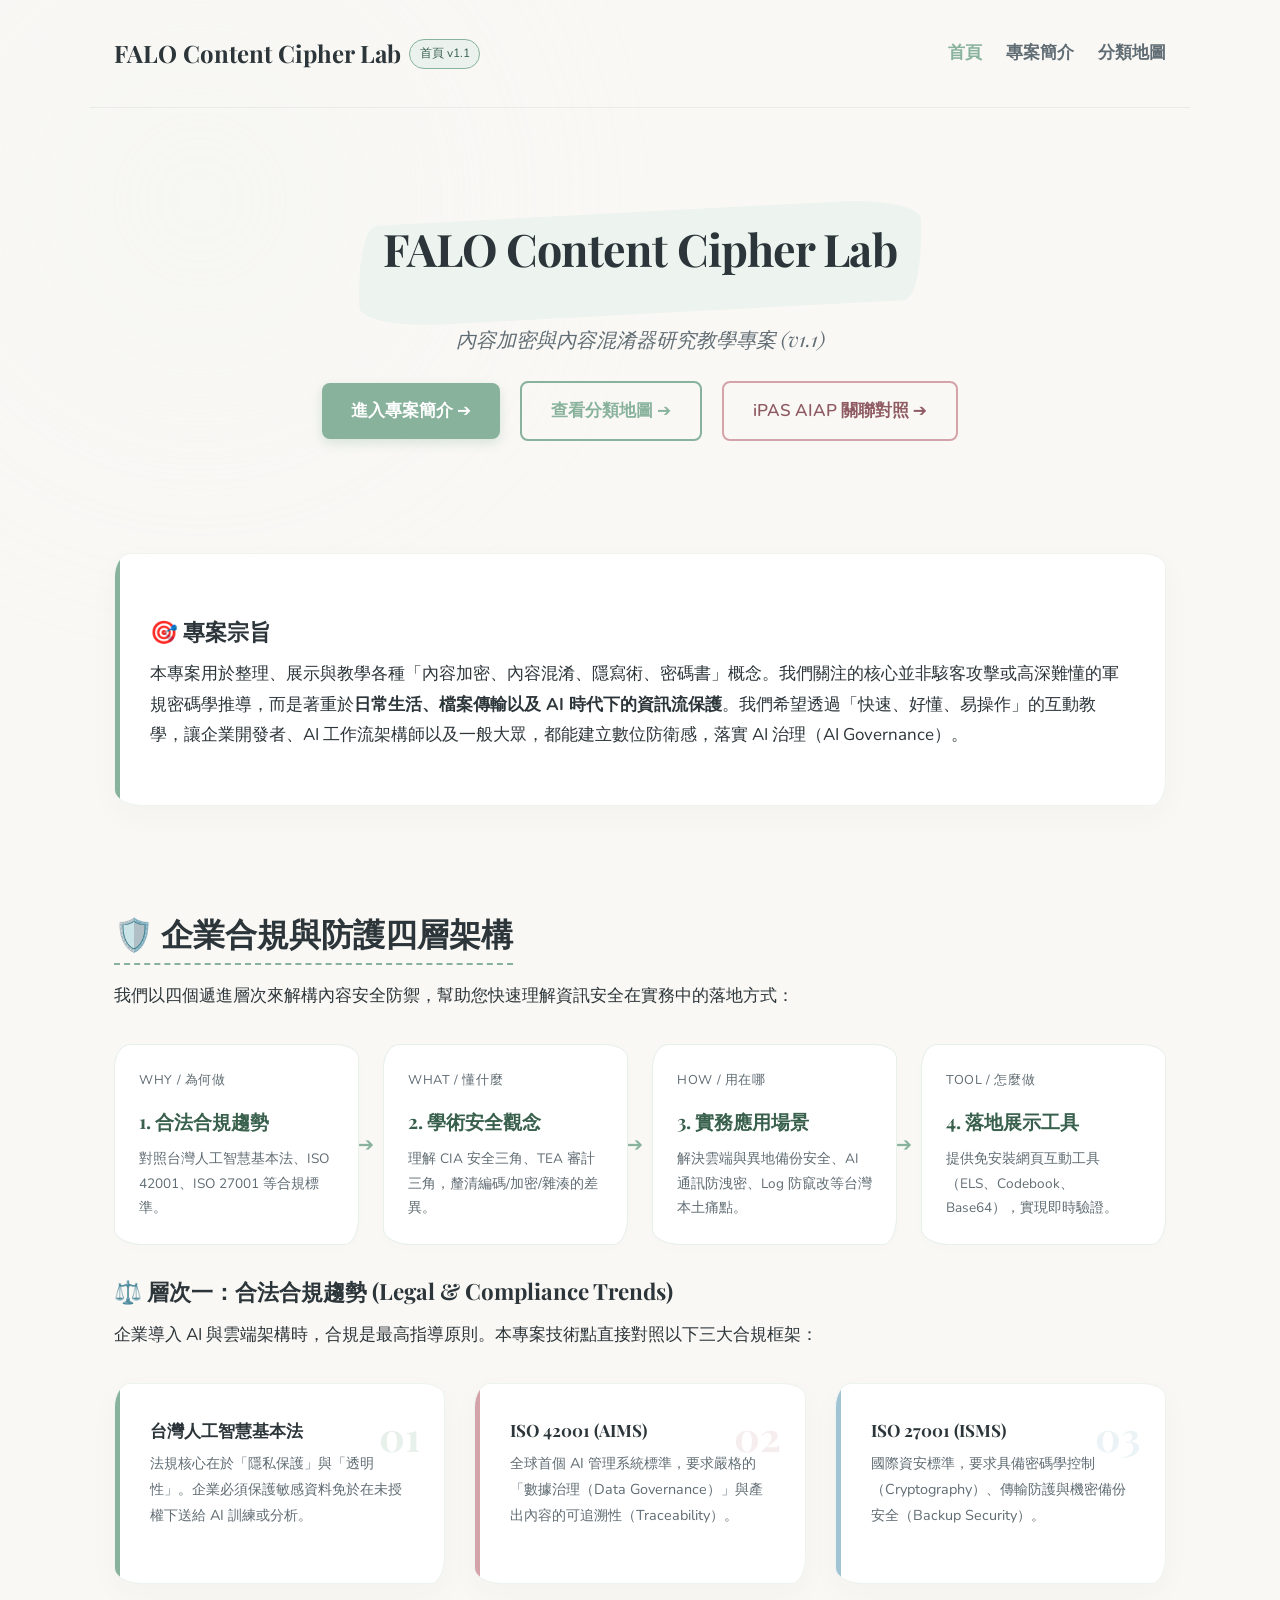
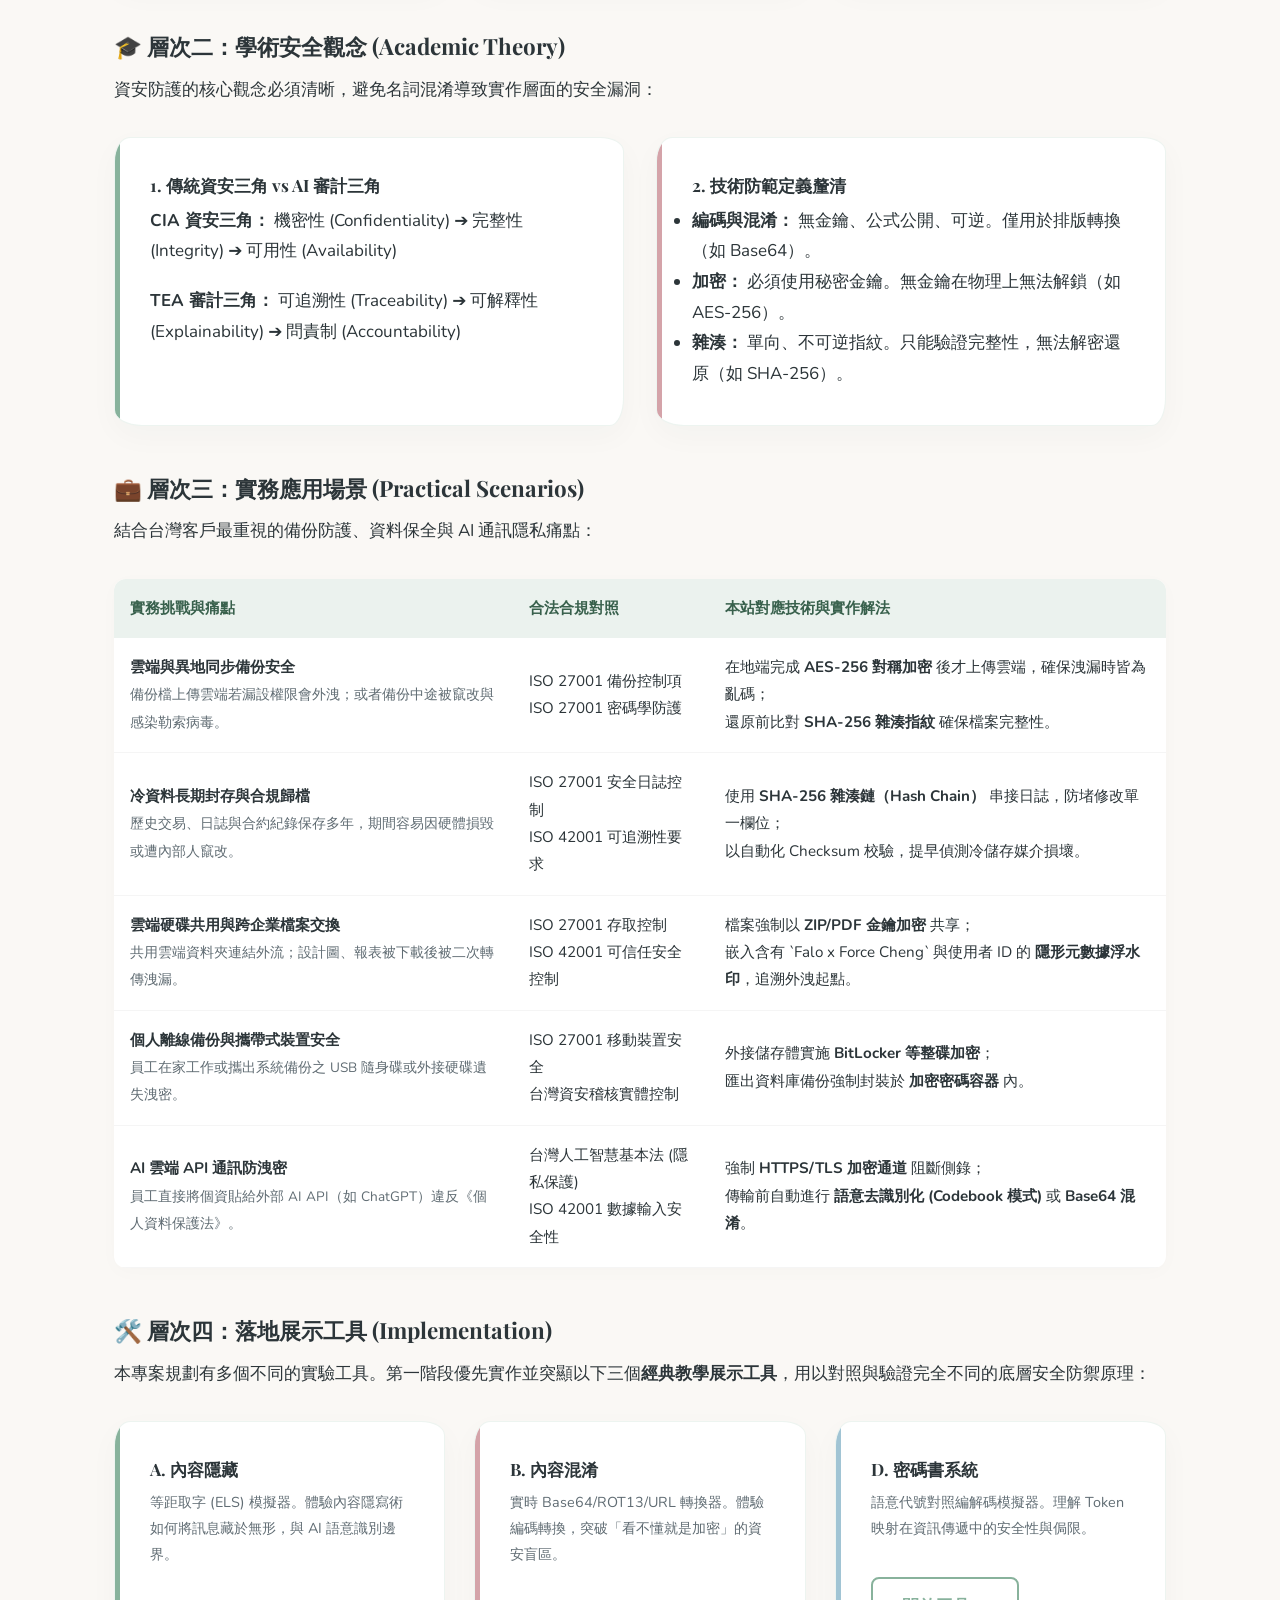
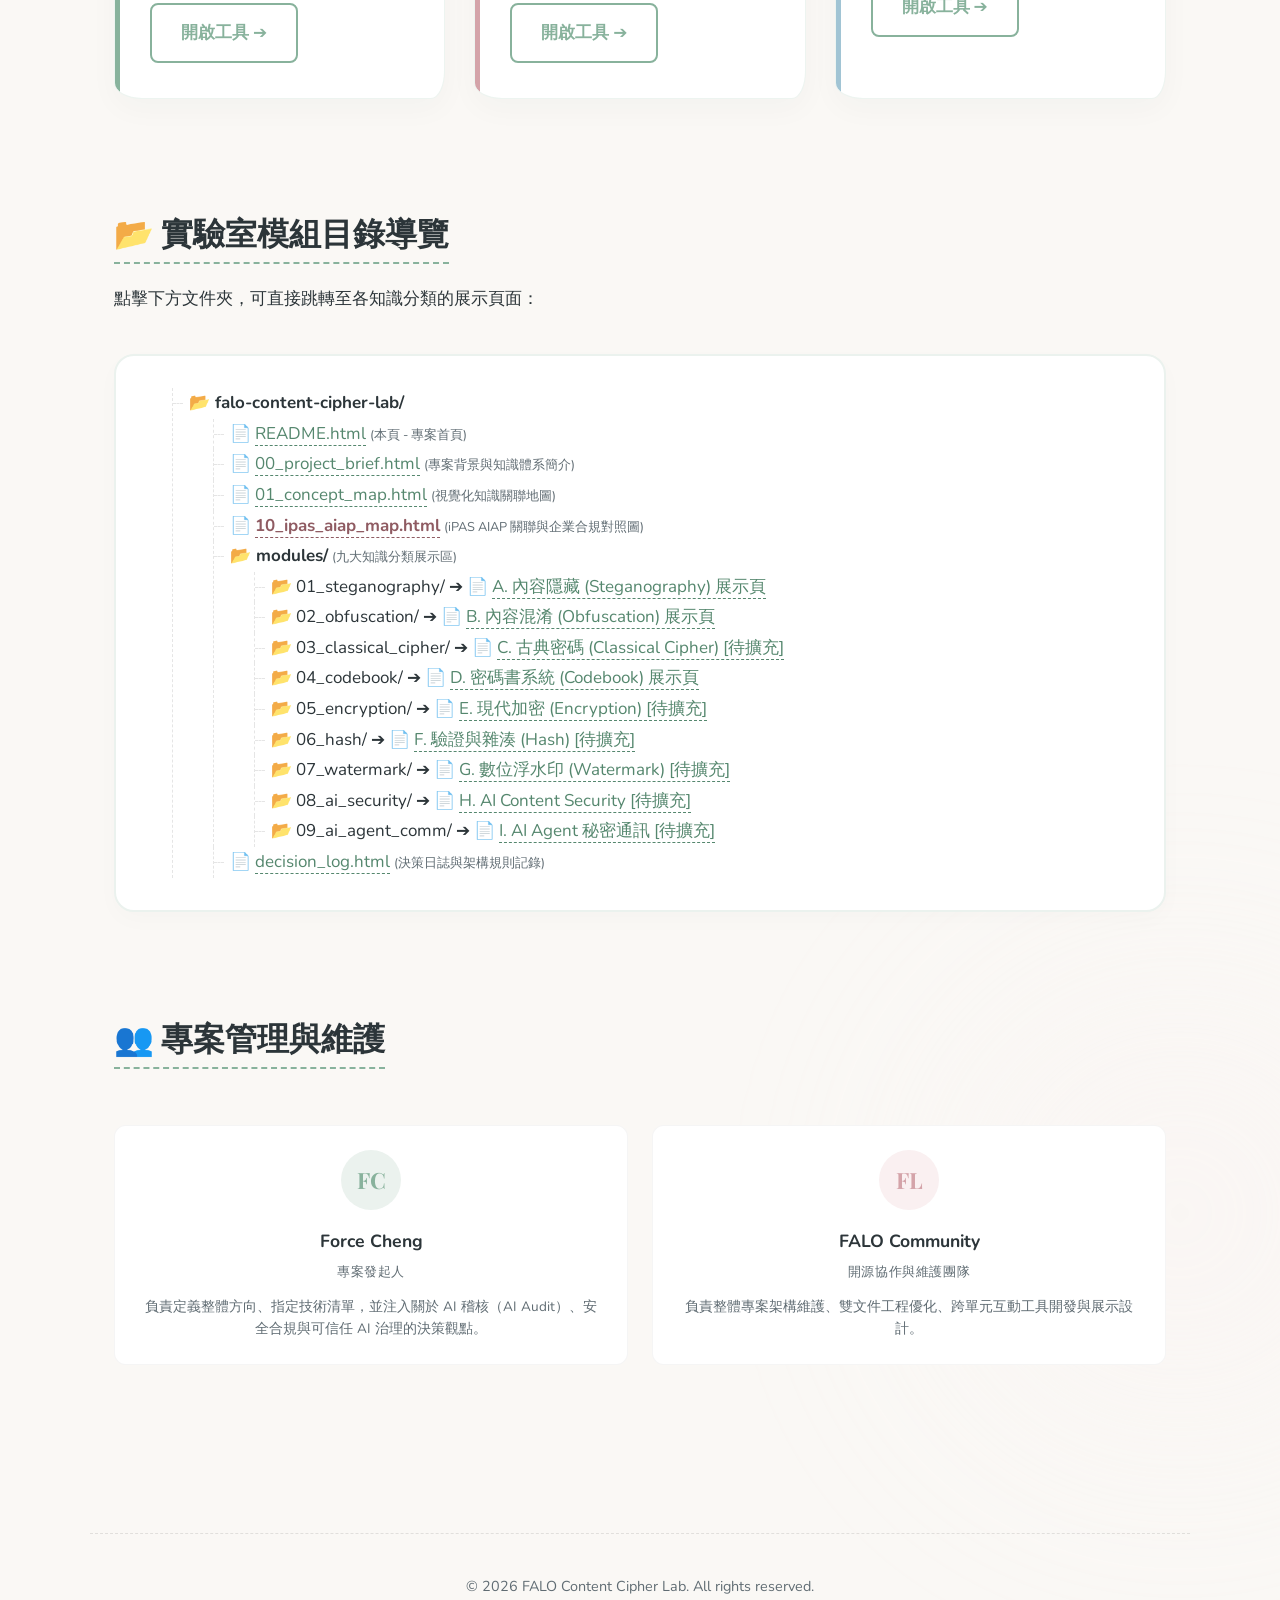
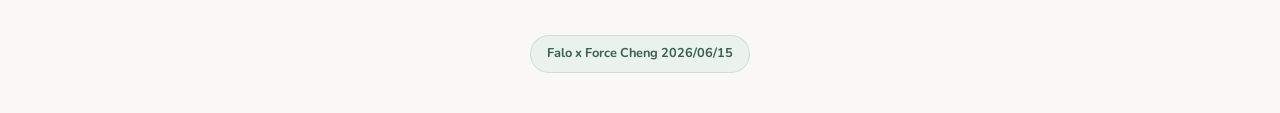
==== commit ad747bb2: "feat: expand data backup and security scenarios on homepage and map" ====
--- a/index.html
+++ b/index.html
@@ -215,44 +215,72 @@
       <tbody>
         <tr>
           <td>
-            <strong>雲端與異地備份安全</strong><br>
-            <span style="font-size: 0.85rem; color: var(--text-muted);">備份檔上傳雲端若漏設權限會外洩；或者備份中途被竄改損毀。</span>
-          </td>
-          <td>
-            ISO 27001 備份控制<br>
-            ISO 27001 密碼學控制
-          </td>
-          <td>
-            <strong>AES 對稱加密</strong> 確保備份檔在地端完成加密才送出；<br>
-            <strong>SHA-256 雜湊驗證</strong> 確保還原前備份檔未被竄改。
+            <strong>雲端與異地同步備份安全</strong><br>
+            <span style="font-size: 0.85rem; color: var(--text-muted);">備份檔上傳雲端若漏設權限會外洩；或者備份中途被竄改與感染勒索病毒。</span>
+          </td>
+          <td>
+            ISO 27001 備份控制項<br>
+            ISO 27001 密碼學防護
+          </td>
+          <td>
+            在地端完成 <strong>AES-256 對稱加密</strong> 後才上傳雲端，確保洩漏時皆為亂碼；<br>
+            還原前比對 <strong>SHA-256 雜湊指紋</strong> 確保檔案完整性。
+          </td>
+        </tr>
+        <tr>
+          <td>
+            <strong>冷資料長期封存與合規歸檔</strong><br>
+            <span style="font-size: 0.85rem; color: var(--text-muted);">歷史交易、日誌與合約紀錄保存多年，期間容易因硬體損毀或遭內部人竄改。</span>
+          </td>
+          <td>
+            ISO 27001 安全日誌控制<br>
+            ISO 42001 可追溯性要求
+          </td>
+          <td>
+            使用 <strong>SHA-256 雜湊鏈（Hash Chain）</strong> 串接日誌，防堵修改單一欄位；<br>
+            以自動化 Checksum 校驗，提早偵測冷儲存媒介損壞。
+          </td>
+        </tr>
+        <tr>
+          <td>
+            <strong>雲端硬碟共用與跨企業檔案交換</strong><br>
+            <span style="font-size: 0.85rem; color: var(--text-muted);">共用雲端資料夾連結外流；設計圖、報表被下載後被二次轉傳洩漏。</span>
+          </td>
+          <td>
+            ISO 27001 存取控制<br>
+            ISO 42001 可信任安全控制
+          </td>
+          <td>
+            檔案強制以 <strong>ZIP/PDF 金鑰加密</strong> 共享；<br>
+            嵌入含有 `Falo x Force Cheng` 與使用者 ID 的 <strong>隱形元數據浮水印</strong>，追溯外洩起點。
+          </td>
+        </tr>
+        <tr>
+          <td>
+            <strong>個人離線備份與攜帶式裝置安全</strong><br>
+            <span style="font-size: 0.85rem; color: var(--text-muted);">員工在家工作或攜出系統備份之 USB 隨身碟或外接硬碟遺失洩密。</span>
+          </td>
+          <td>
+            ISO 27001 移動裝置安全<br>
+            台灣資安稽核實體控制
+          </td>
+          <td>
+            外接儲存體實施 <strong>BitLocker 等整碟加密</strong>；<br>
+            匯出資料庫備份強制封裝於 <strong>加密密碼容器</strong> 內。
           </td>
         </tr>
         <tr>
           <td>
             <strong>AI 雲端 API 通訊防洩密</strong><br>
-            <span style="font-size: 0.85rem; color: var(--text-muted);">員工直接將個資或源碼貼給 ChatGPT 違反《個資法》。</span>
+            <span style="font-size: 0.85rem; color: var(--text-muted);">員工直接將個資貼給外部 AI API（如 ChatGPT）違反《個人資料保護法》。</span>
           </td>
           <td>
             台灣人工智慧基本法 (隱私保護)<br>
-            ISO 42001 數據輸入安全
-          </td>
-          <td>
-            強制 <strong>HTTPS/TLS 通道</strong> 防止側錄；<br>
-            在傳輸前使用 <strong>去識別化混淆與對照字典</strong> 遮蔽敏感詞彙。
-          </td>
-        </tr>
-        <tr>
-          <td>
-            <strong>稽核日誌防竄改與防外流</strong><br>
-            <span style="font-size: 0.85rem; color: var(--text-muted);">特權管理員外洩個資後自行修改 Log 逃避責任；或者敏感報告外流。</span>
-          </td>
-          <td>
-            ISO 27001 安全日誌<br>
-            ISO 42001 可追溯性要求
-          </td>
-          <td>
-            利用 <strong>SHA-256 雜湊鏈</strong> 串接 Log 防止竄改；<br>
-            在產出物中嵌入包含 <strong>Knowledge Provenance</strong> 與下載者 ID 的隱形浮水印。
+            ISO 42001 數據輸入安全性
+          </td>
+          <td>
+            強制 <strong>HTTPS/TLS 加密通道</strong> 阻斷側錄；<br>
+            傳輸前自動進行 <strong>語意去識別化 (Codebook 模式)</strong> 或 <strong>Base64 混淆</strong>。
           </td>
         </tr>
       </tbody>
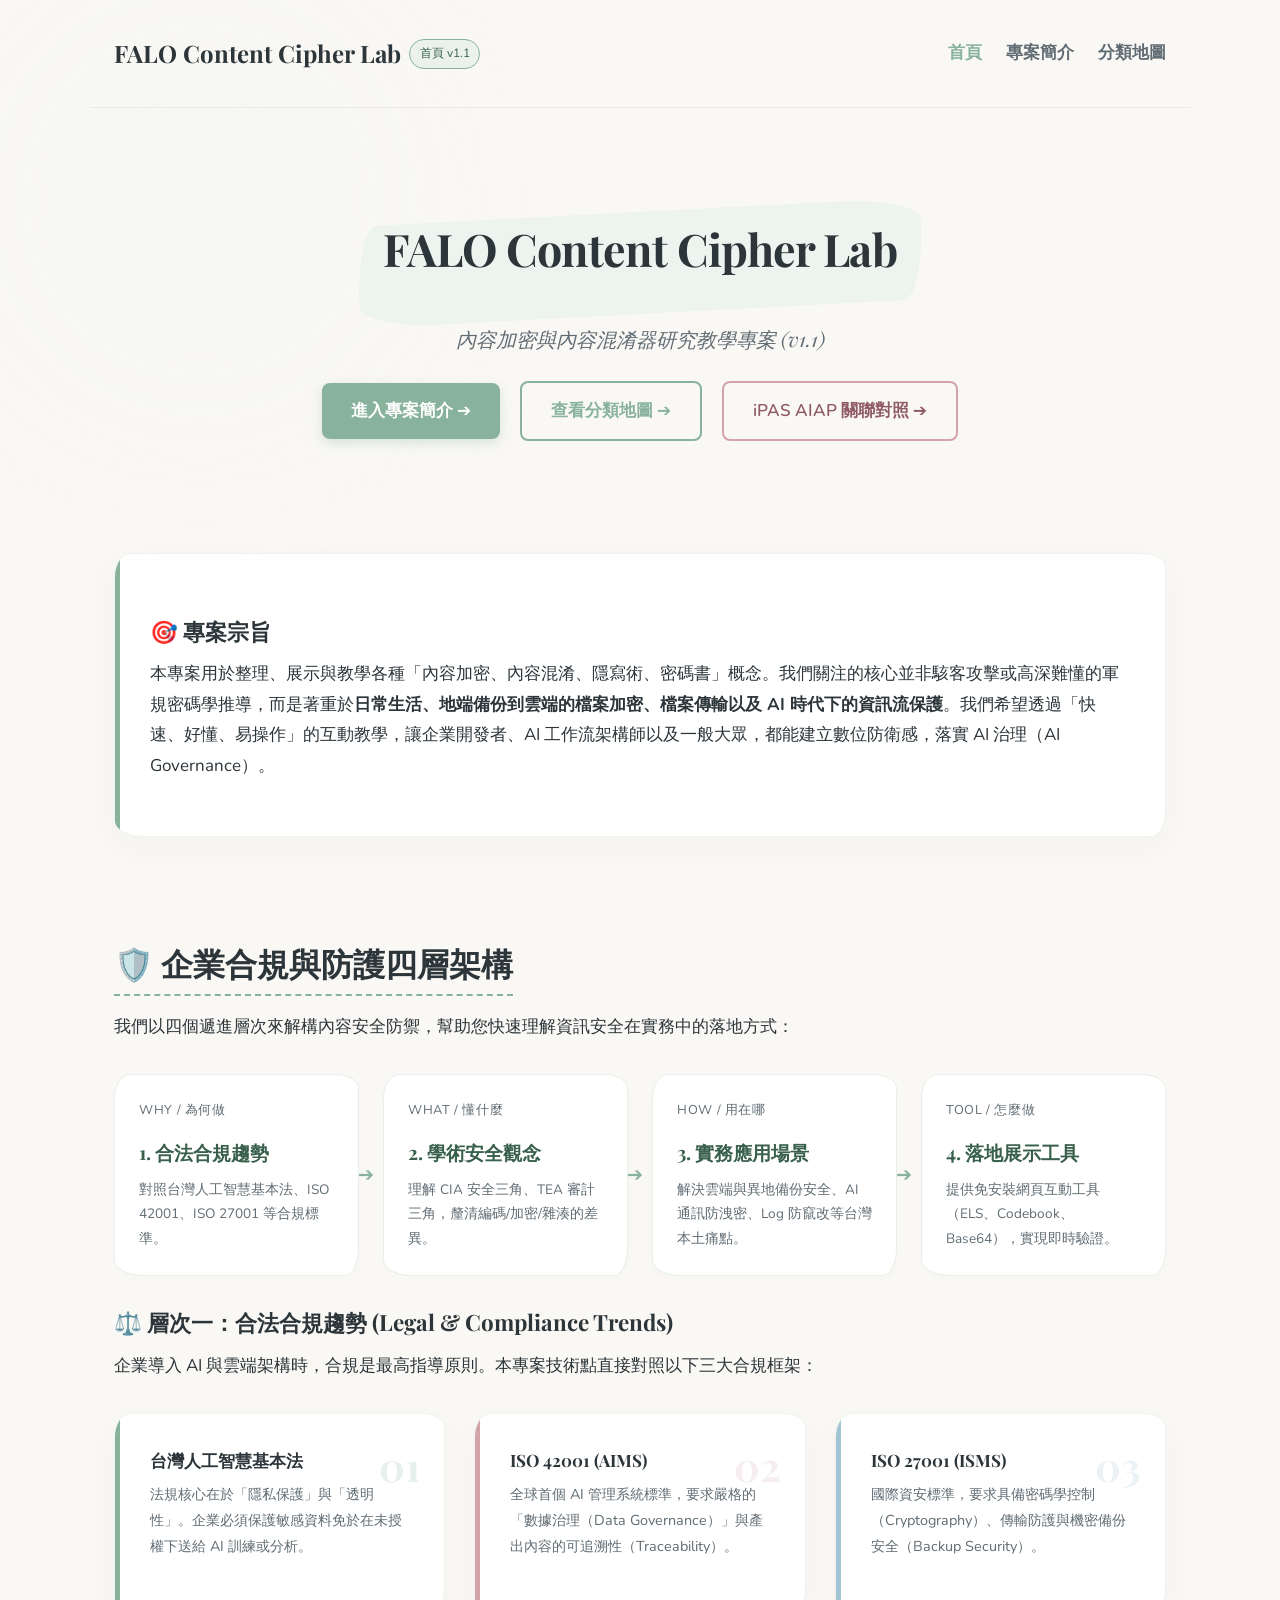
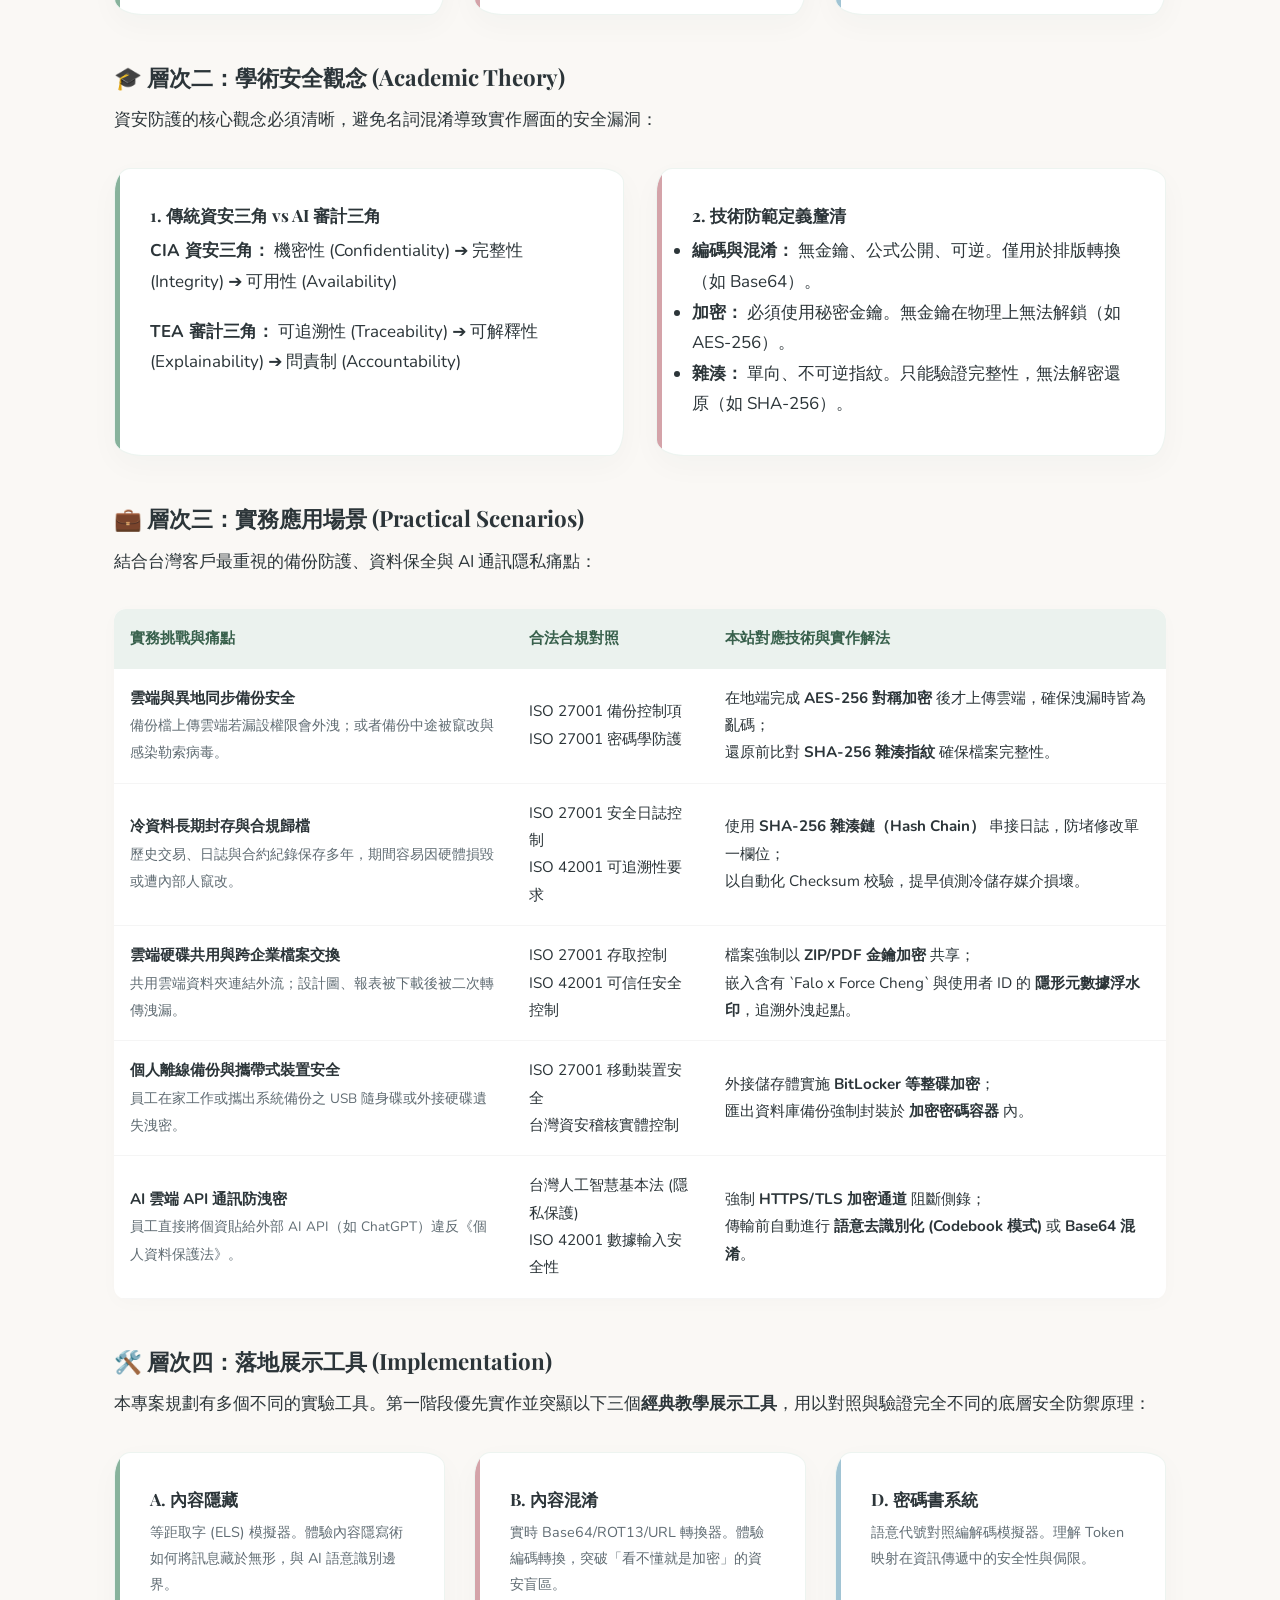
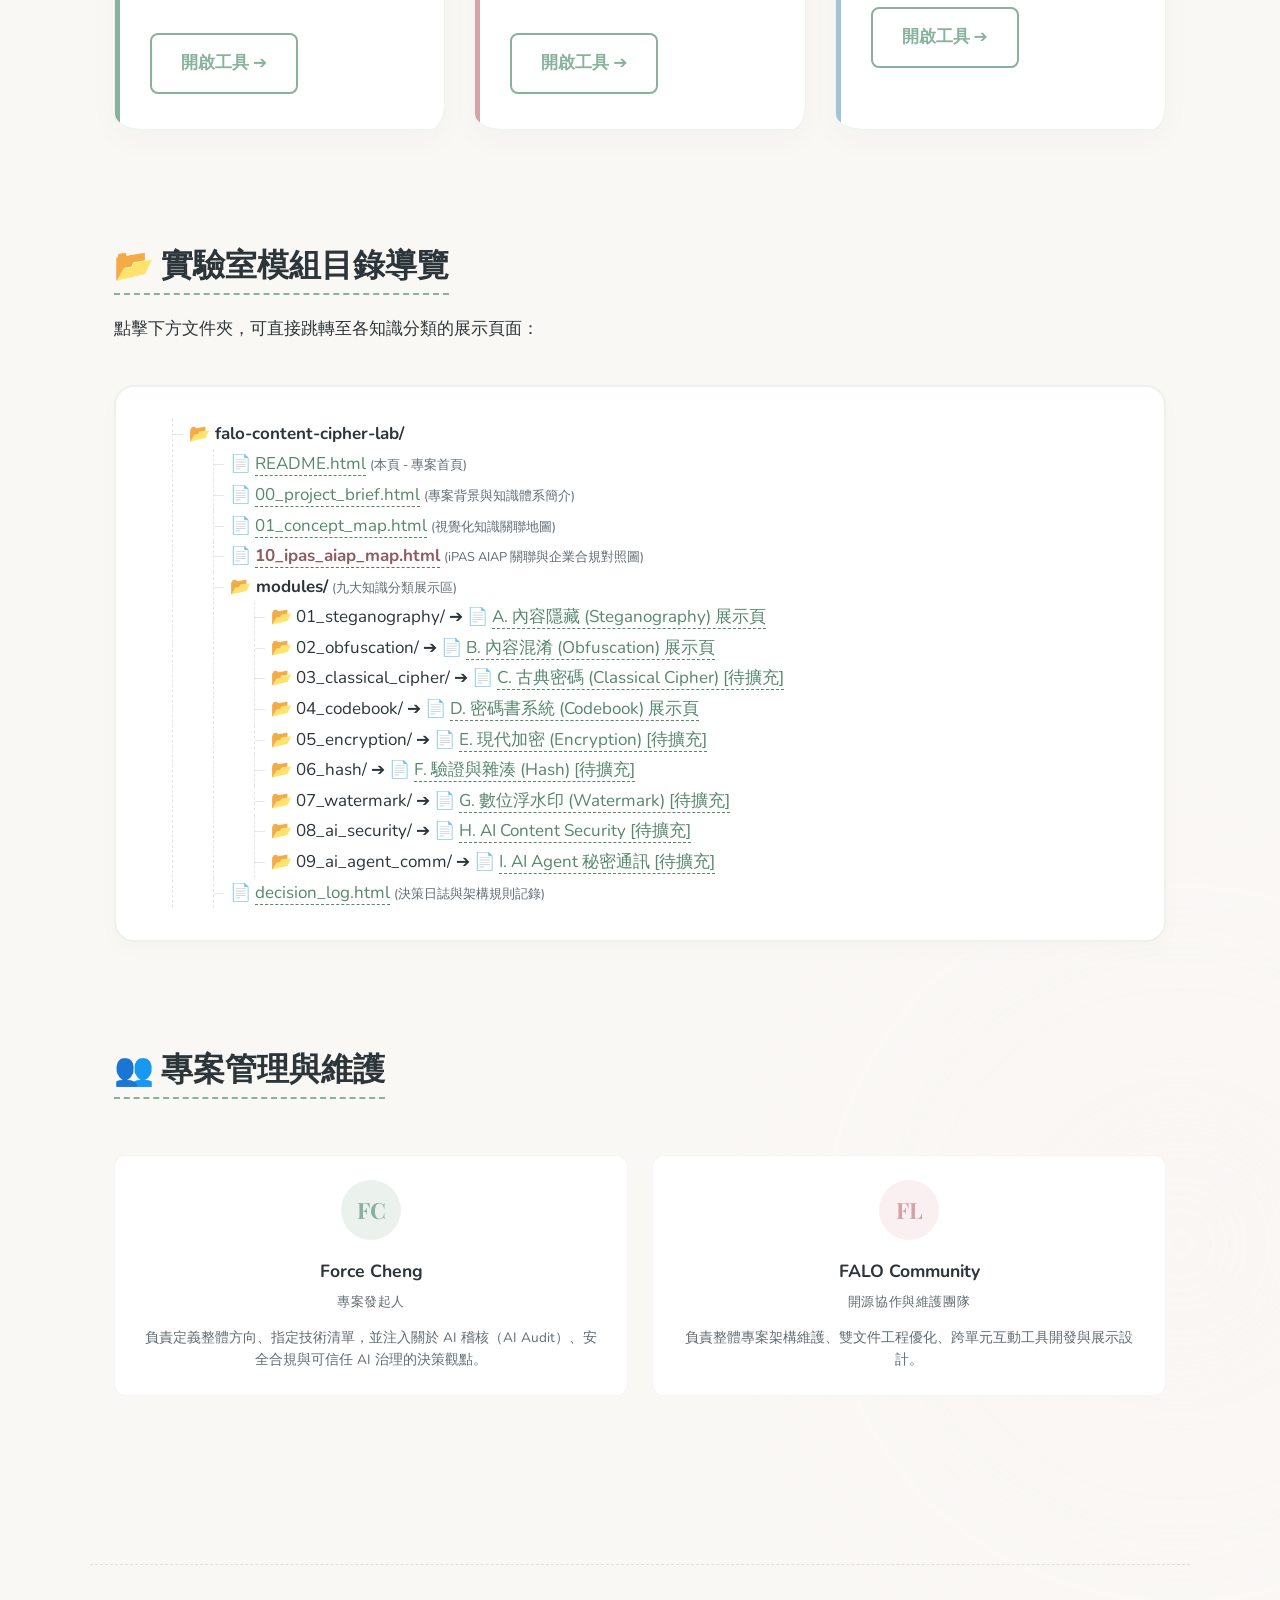
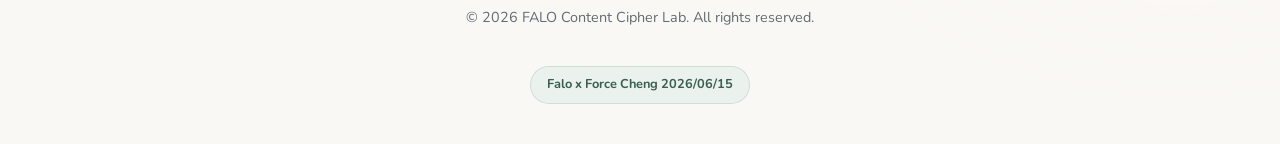
==== commit 6c5b5b83: "feat: include local-to-cloud backup file encryption in project mission statement" ====
--- a/index.html
+++ b/index.html
@@ -127,7 +127,7 @@
     <!-- Project Mission -->
     <div class="info-card" style="margin-bottom: 3rem;">
       <h3>🎯 專案宗旨</h3>
-      <p>本專案用於整理、展示與教學各種「內容加密、內容混淆、隱寫術、密碼書」概念。我們關注的核心並非駭客攻擊或高深難懂的軍規密碼學推導，而是著重於<strong>日常生活、檔案傳輸以及 AI 時代下的資訊流保護</strong>。我們希望透過「快速、好懂、易操作」的互動教學，讓企業開發者、AI 工作流架構師以及一般大眾，都能建立數位防衛感，落實 AI 治理（AI Governance）。</p>
+      <p>本專案用於整理、展示與教學各種「內容加密、內容混淆、隱寫術、密碼書」概念。我們關注的核心並非駭客攻擊或高深難懂的軍規密碼學推導，而是著重於<strong>日常生活、地端備份到雲端的檔案加密、檔案傳輸以及 AI 時代下的資訊流保護</strong>。我們希望透過「快速、好懂、易操作」的互動教學，讓企業開發者、AI 工作流架構師以及一般大眾，都能建立數位防衛感，落實 AI 治理（AI Governance）。</p>
     </div>
 
     <!-- 4 Layers Architecture Section -->
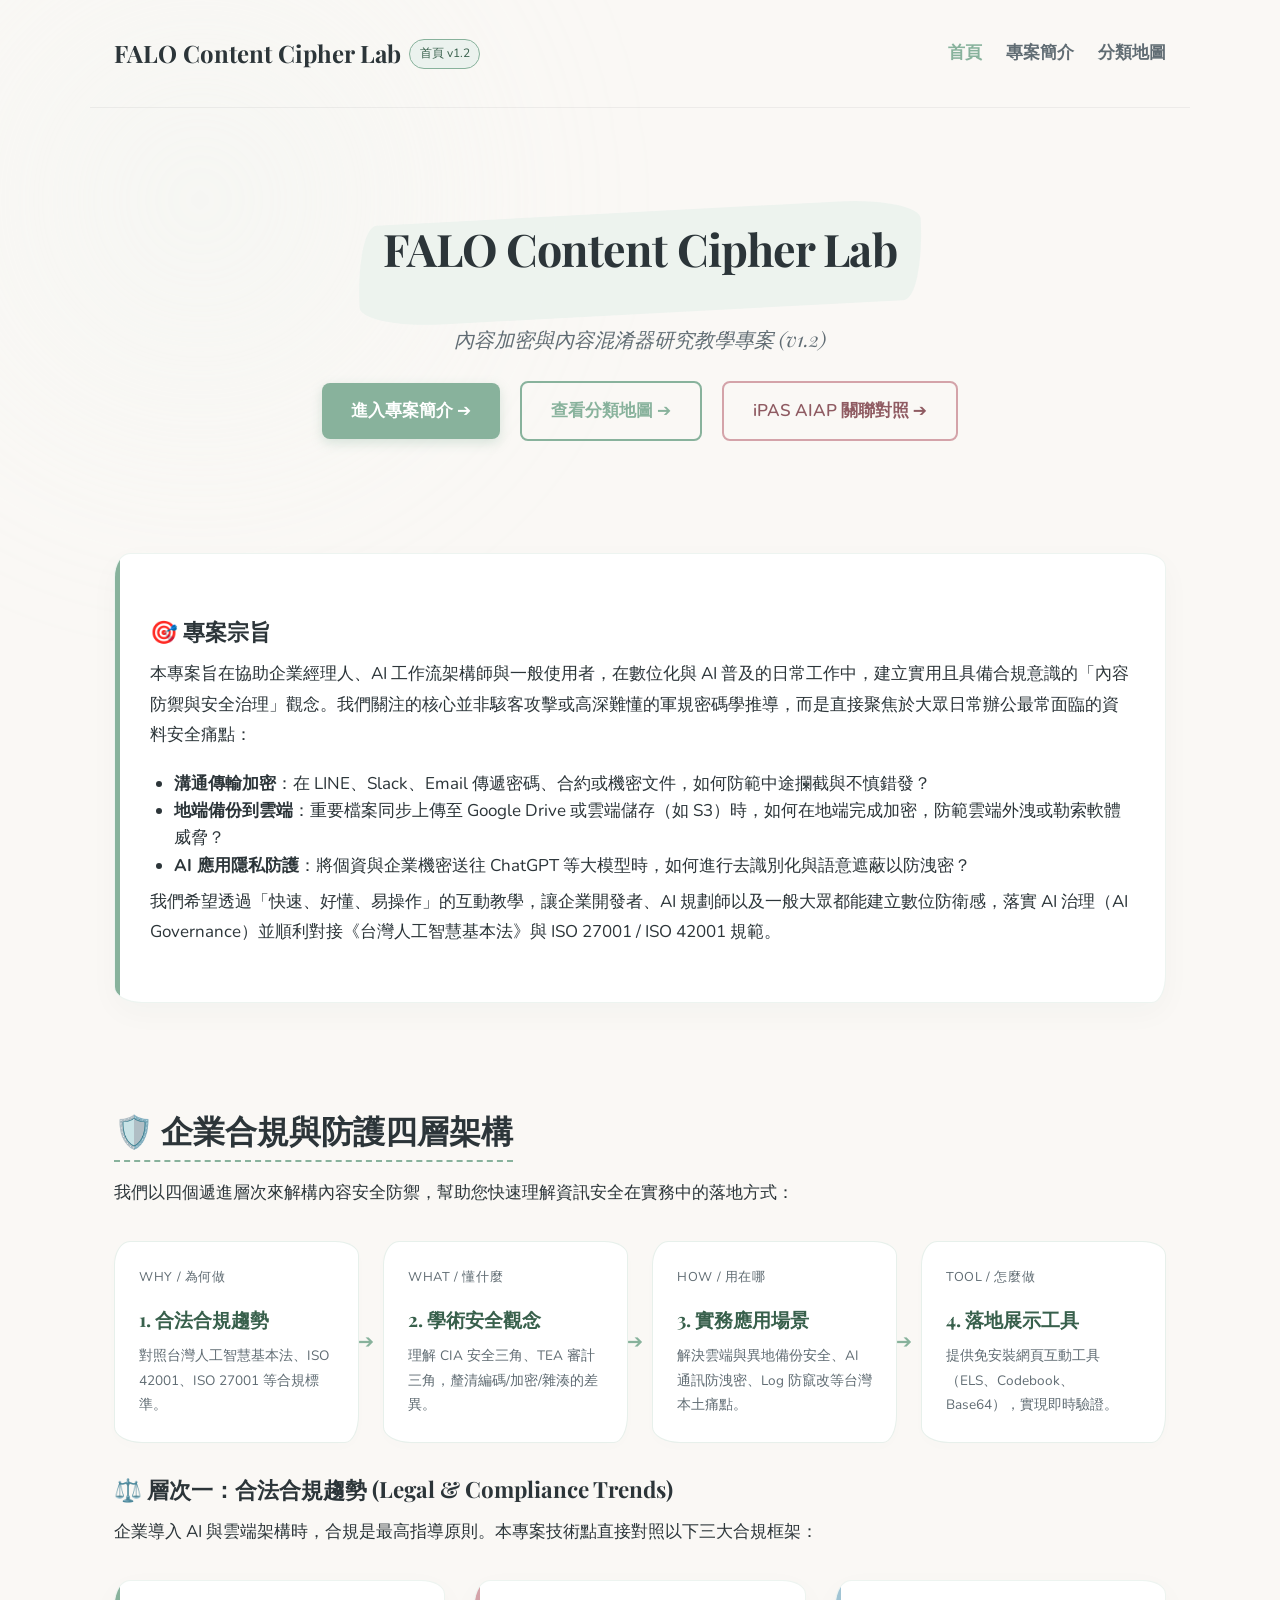
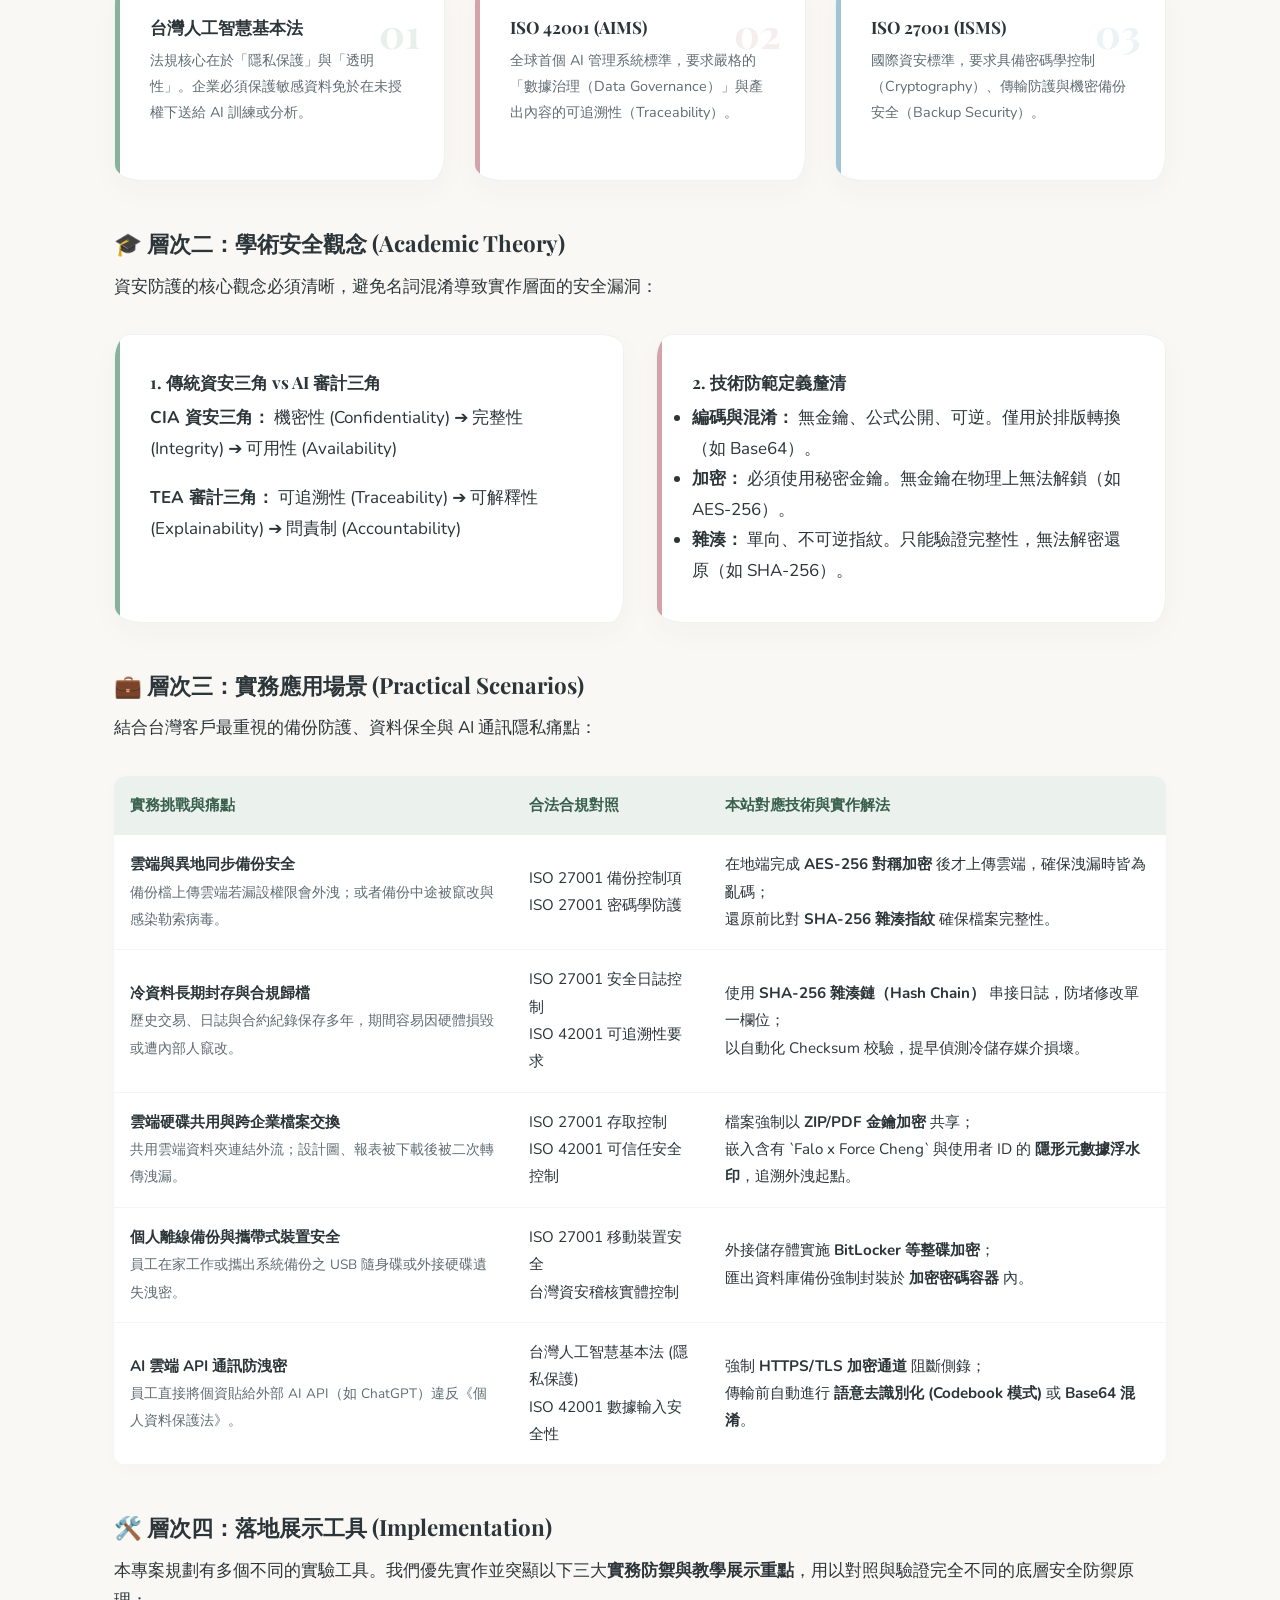
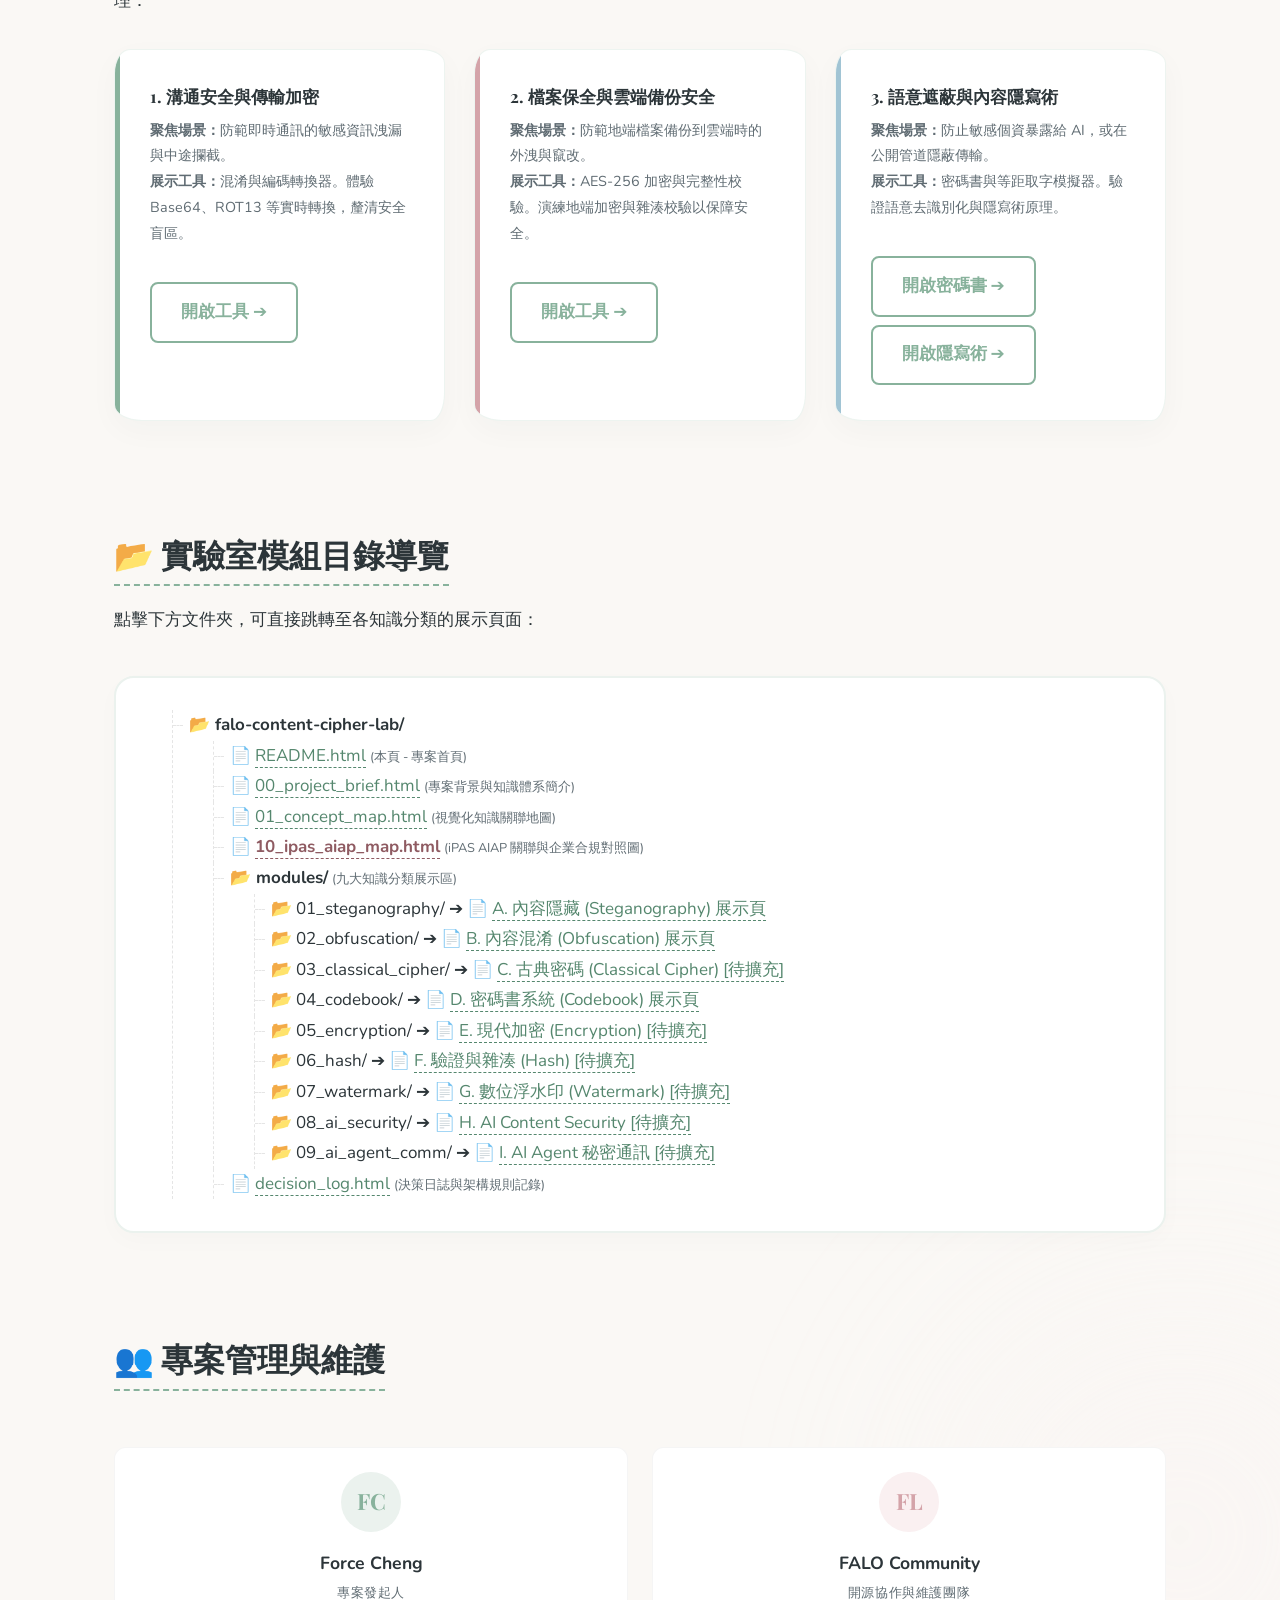
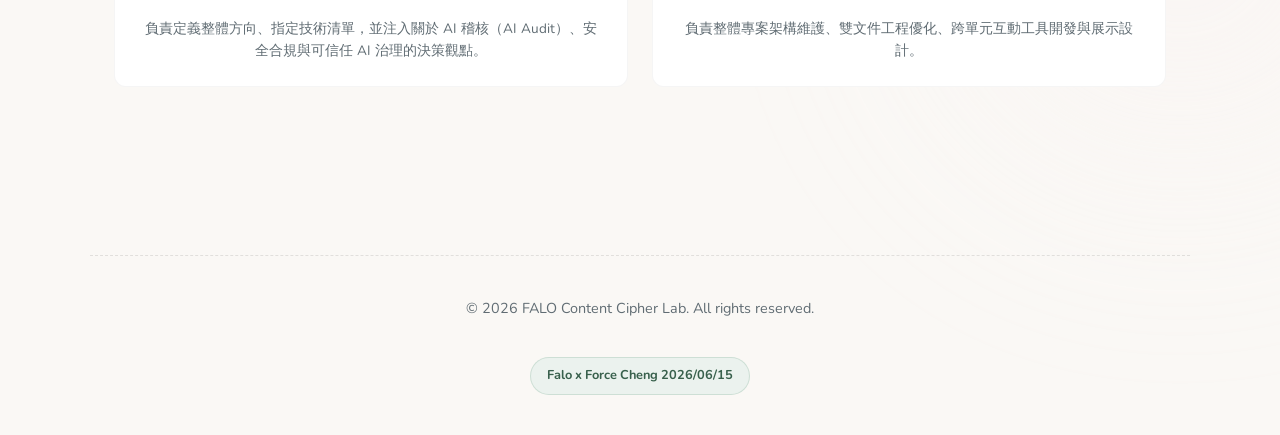
==== commit 44315440: "Release v1.2: Refactor project purpose and showcases to be action-oriented" ====
--- a/index.html
+++ b/index.html
@@ -99,7 +99,7 @@
     <div class="logo-area">
       <a href="README.html">
         <span>FALO Content Cipher Lab</span>
-        <span class="badge">首頁 v1.1</span>
+        <span class="badge">首頁 v1.2</span>
       </a>
     </div>
     <nav>
@@ -116,7 +116,7 @@
       <div class="hero-title-splash">
         <h1>FALO Content Cipher Lab</h1>
       </div>
-      <p class="hero-subtitle">內容加密與內容混淆器研究教學專案 (v1.1)</p>
+      <p class="hero-subtitle">內容加密與內容混淆器研究教學專案 (v1.2)</p>
       <div style="margin-top: 1.5rem;">
         <a href="00_project_brief.html" class="btn">進入專案簡介 ➔</a>
         <a href="01_concept_map.html" class="btn btn-secondary" style="margin-left: 1rem;">查看分類地圖 ➔</a>
@@ -124,10 +124,15 @@
       </div>
     </section>
 
-    <!-- Project Mission -->
     <div class="info-card" style="margin-bottom: 3rem;">
       <h3>🎯 專案宗旨</h3>
-      <p>本專案用於整理、展示與教學各種「內容加密、內容混淆、隱寫術、密碼書」概念。我們關注的核心並非駭客攻擊或高深難懂的軍規密碼學推導，而是著重於<strong>日常生活、地端備份到雲端的檔案加密、檔案傳輸以及 AI 時代下的資訊流保護</strong>。我們希望透過「快速、好懂、易操作」的互動教學，讓企業開發者、AI 工作流架構師以及一般大眾，都能建立數位防衛感，落實 AI 治理（AI Governance）。</p>
+      <p>本專案旨在協助企業經理人、AI 工作流架構師與一般使用者，在數位化與 AI 普及的日常工作中，建立實用且具備合規意識的「內容防禦與安全治理」觀念。我們關注的核心並非駭客攻擊或高深難懂的軍規密碼學推導，而是直接聚焦於大眾日常辦公最常面臨的資料安全痛點：</p>
+      <ul style="margin-top: 0.5rem; margin-bottom: 0.5rem; line-height: 1.6; padding-left: 1.5rem;">
+        <li><strong>溝通傳輸加密</strong>：在 LINE、Slack、Email 傳遞密碼、合約或機密文件，如何防範中途攔截與不慎錯發？</li>
+        <li><strong>地端備份到雲端</strong>：重要檔案同步上傳至 Google Drive 或雲端儲存（如 S3）時，如何在地端完成加密，防範雲端外洩或勒索軟體威脅？</li>
+        <li><strong>AI 應用隱私防護</strong>：將個資與企業機密送往 ChatGPT 等大模型時，如何進行去識別化與語意遮蔽以防洩密？</li>
+      </ul>
+      <p>我們希望透過「快速、好懂、易操作」的互動教學，讓企業開發者、AI 規劃師以及一般大眾都能建立數位防衛感，落實 AI 治理（AI Governance）並順利對接《台灣人工智慧基本法》與 ISO 27001 / ISO 42001 規範。</p>
     </div>
 
     <!-- 4 Layers Architecture Section -->
@@ -288,22 +293,23 @@
 
     <!-- Layer 4: Implementation -->
     <h3 style="margin-top: 3rem;">🛠️ 層次四：落地展示工具 (Implementation)</h3>
-    <p>本專案規劃有多個不同的實驗工具。第一階段優先實作並突顯以下三個<strong>經典教學展示工具</strong>，用以對照與驗證完全不同的底層安全防禦原理：</p>
+    <p>本專案規劃有多個不同的實驗工具。我們優先實作並突顯以下三大<strong>實務防禦與教學展示重點</strong>，用以對照與驗證完全不同的底層安全防禦原理：</p>
     <div class="grid-3" style="margin-bottom: 3rem;">
       <div class="info-card">
-        <h4>A. 內容隱藏</h4>
-        <p style="font-size: 0.9rem; color: var(--text-muted);">等距取字 (ELS) 模擬器。體驗內容隱寫術如何將訊息藏於無形，與 AI 語意識別邊界。</p>
-        <a href="modules/01_steganography/README.html" class="btn btn-secondary" style="margin-top: 1rem; display: inline-block;">開啟工具 ➔</a>
+        <h4>1. 溝通安全與傳輸加密</h4>
+        <p style="font-size: 0.9rem; color: var(--text-muted);"><strong>聚焦場景：</strong>防範即時通訊的敏感資訊洩漏與中途攔截。<br><strong>展示工具：</strong>混淆與編碼轉換器。體驗 Base64、ROT13 等實時轉換，釐清安全盲區。</p>
+        <a href="modules/02_obfuscation/README.html" class="btn btn-secondary" style="margin-top: 1rem; display: inline-block;">開啟工具 ➔</a>
       </div>
       <div class="info-card rose">
-        <h4>B. 內容混淆</h4>
-        <p style="font-size: 0.9rem; color: var(--text-muted);">實時 Base64/ROT13/URL 轉換器。體驗編碼轉換，突破「看不懂就是加密」的資安盲區。</p>
-        <a href="modules/02_obfuscation/README.html" class="btn btn-secondary" style="margin-top: 1rem; display: inline-block;">開啟工具 ➔</a>
+        <h4>2. 檔案保全與雲端備份安全</h4>
+        <p style="font-size: 0.9rem; color: var(--text-muted);"><strong>聚焦場景：</strong>防範地端檔案備份到雲端時的外洩與竄改。<br><strong>展示工具：</strong>AES-256 加密與完整性校驗。演練地端加密與雜湊校驗以保障安全。</p>
+        <a href="modules/05_encryption/README.html" class="btn btn-secondary" style="margin-top: 1rem; display: inline-block;">開啟工具 ➔</a>
       </div>
       <div class="info-card blue">
-        <h4>D. 密碼書系統</h4>
-        <p style="font-size: 0.9rem; color: var(--text-muted);">語意代號對照編解碼模擬器。理解 Token 映射在資訊傳遞中的安全性與侷限。</p>
-        <a href="modules/04_codebook/README.html" class="btn btn-secondary" style="margin-top: 1rem; display: inline-block;">開啟工具 ➔</a>
+        <h4>3. 語意遮蔽與內容隱寫術</h4>
+        <p style="font-size: 0.9rem; color: var(--text-muted);"><strong>聚焦場景：</strong>防止敏感個資暴露給 AI，或在公開管道隱蔽傳輸。<br><strong>展示工具：</strong>密碼書與等距取字模擬器。驗證語意去識別化與隱寫術原理。</p>
+        <a href="modules/04_codebook/README.html" class="btn btn-secondary" style="margin-top: 1rem; display: inline-block;">開啟密碼書 ➔</a>
+        <a href="modules/01_steganography/README.html" class="btn btn-secondary" style="margin-top: 0.5rem; display: inline-block;">開啟隱寫術 ➔</a>
       </div>
     </div>
 
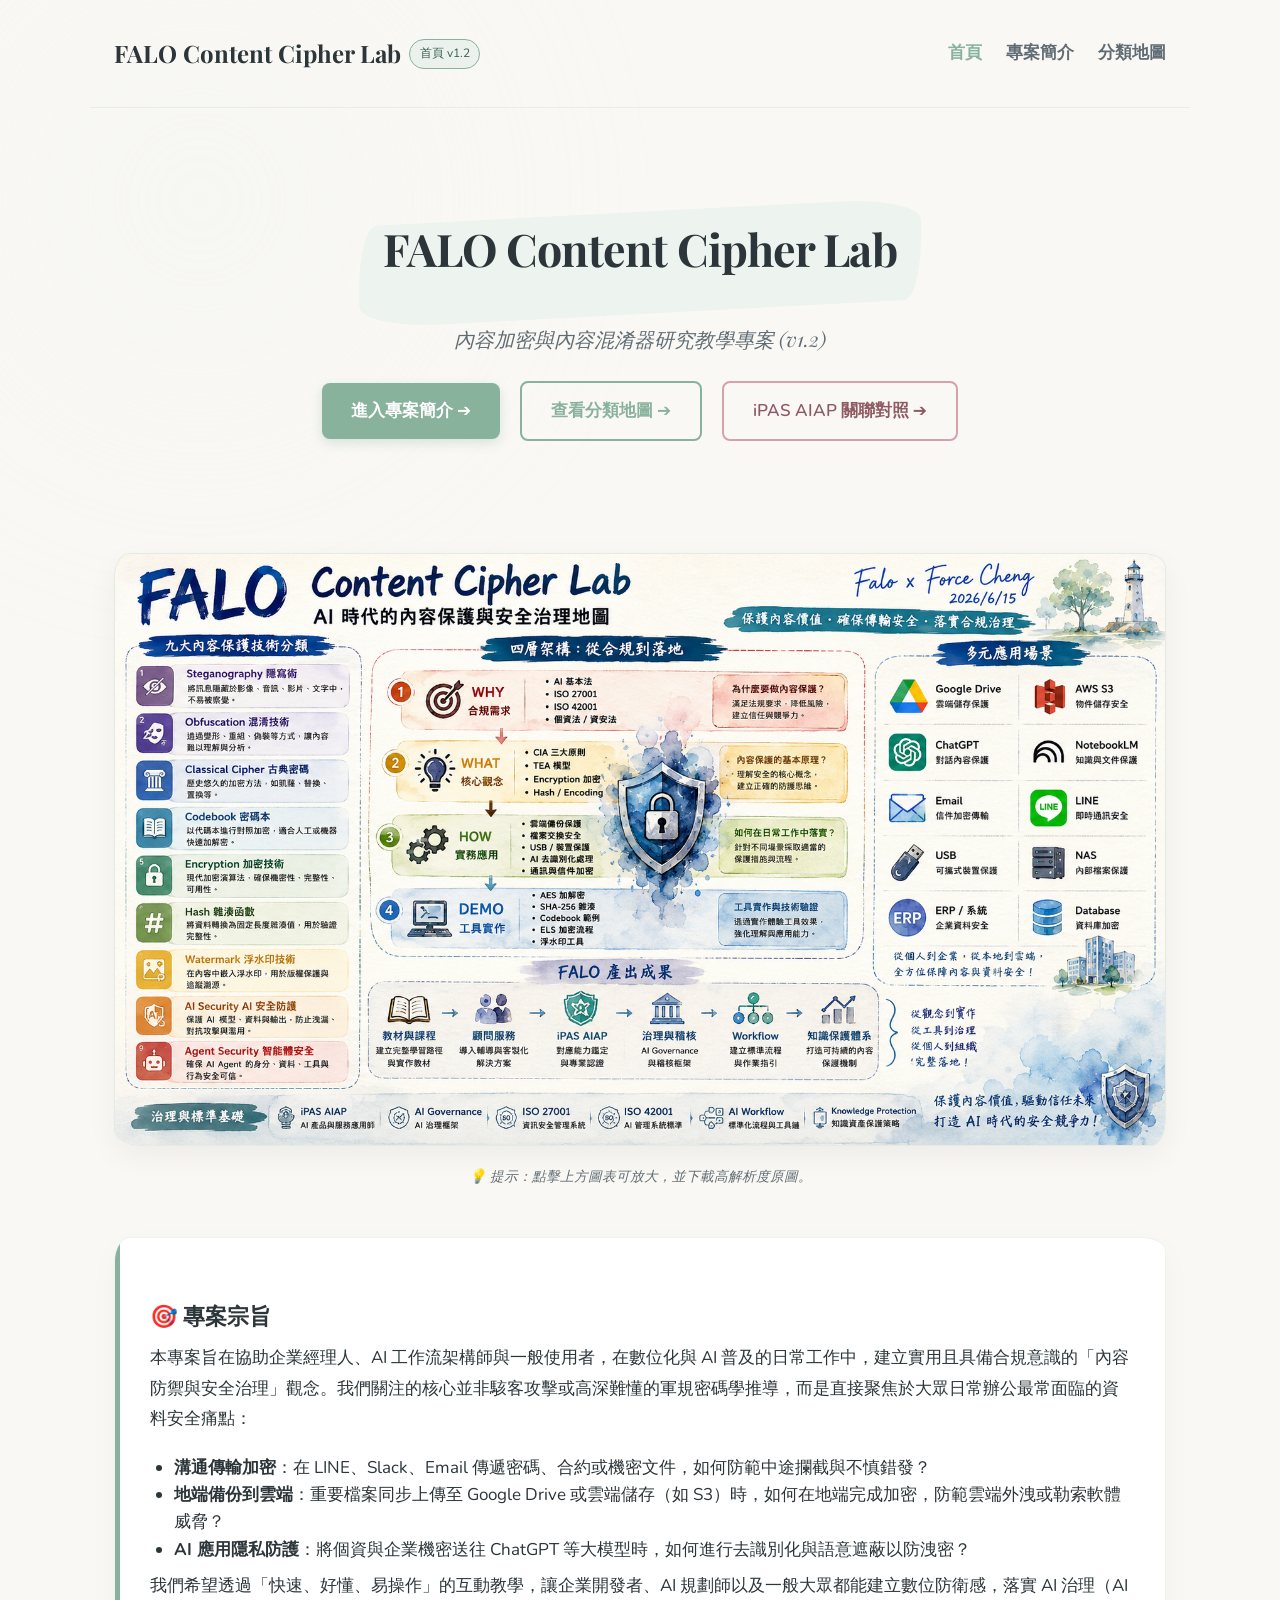
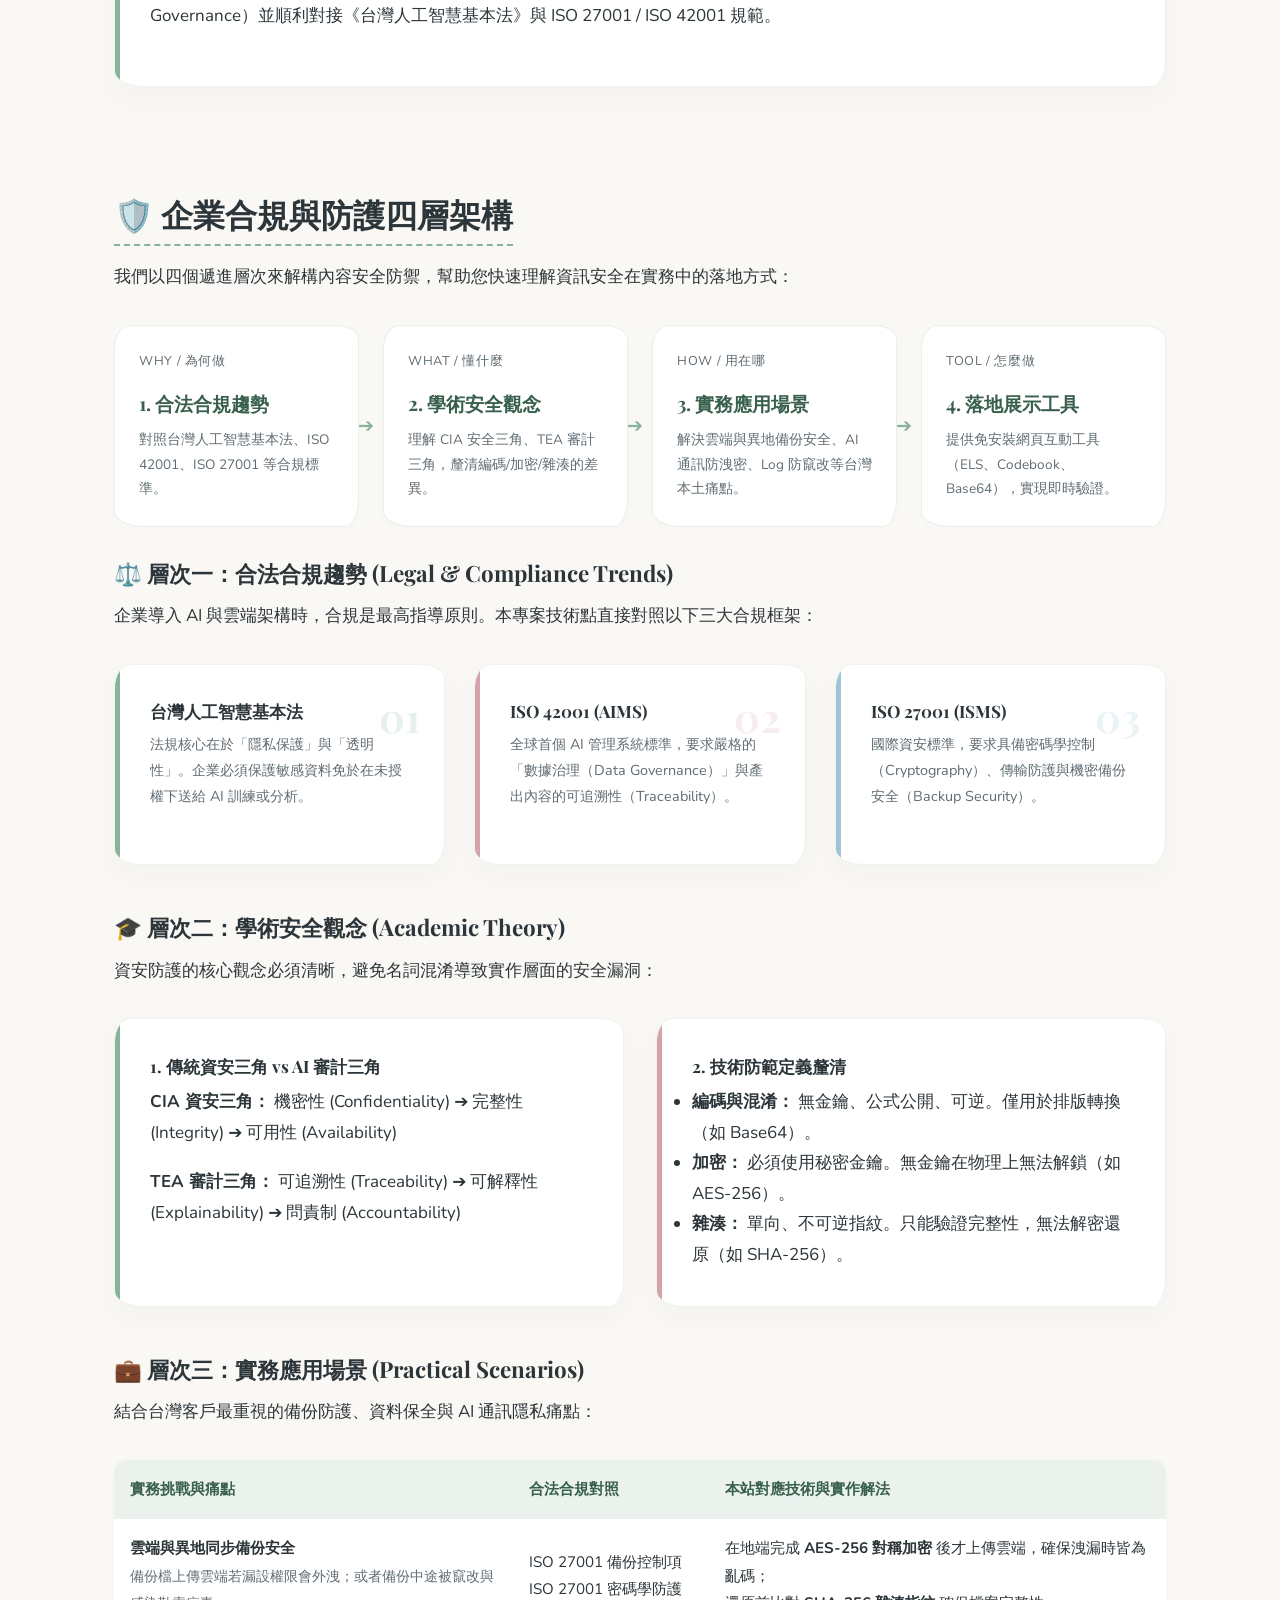
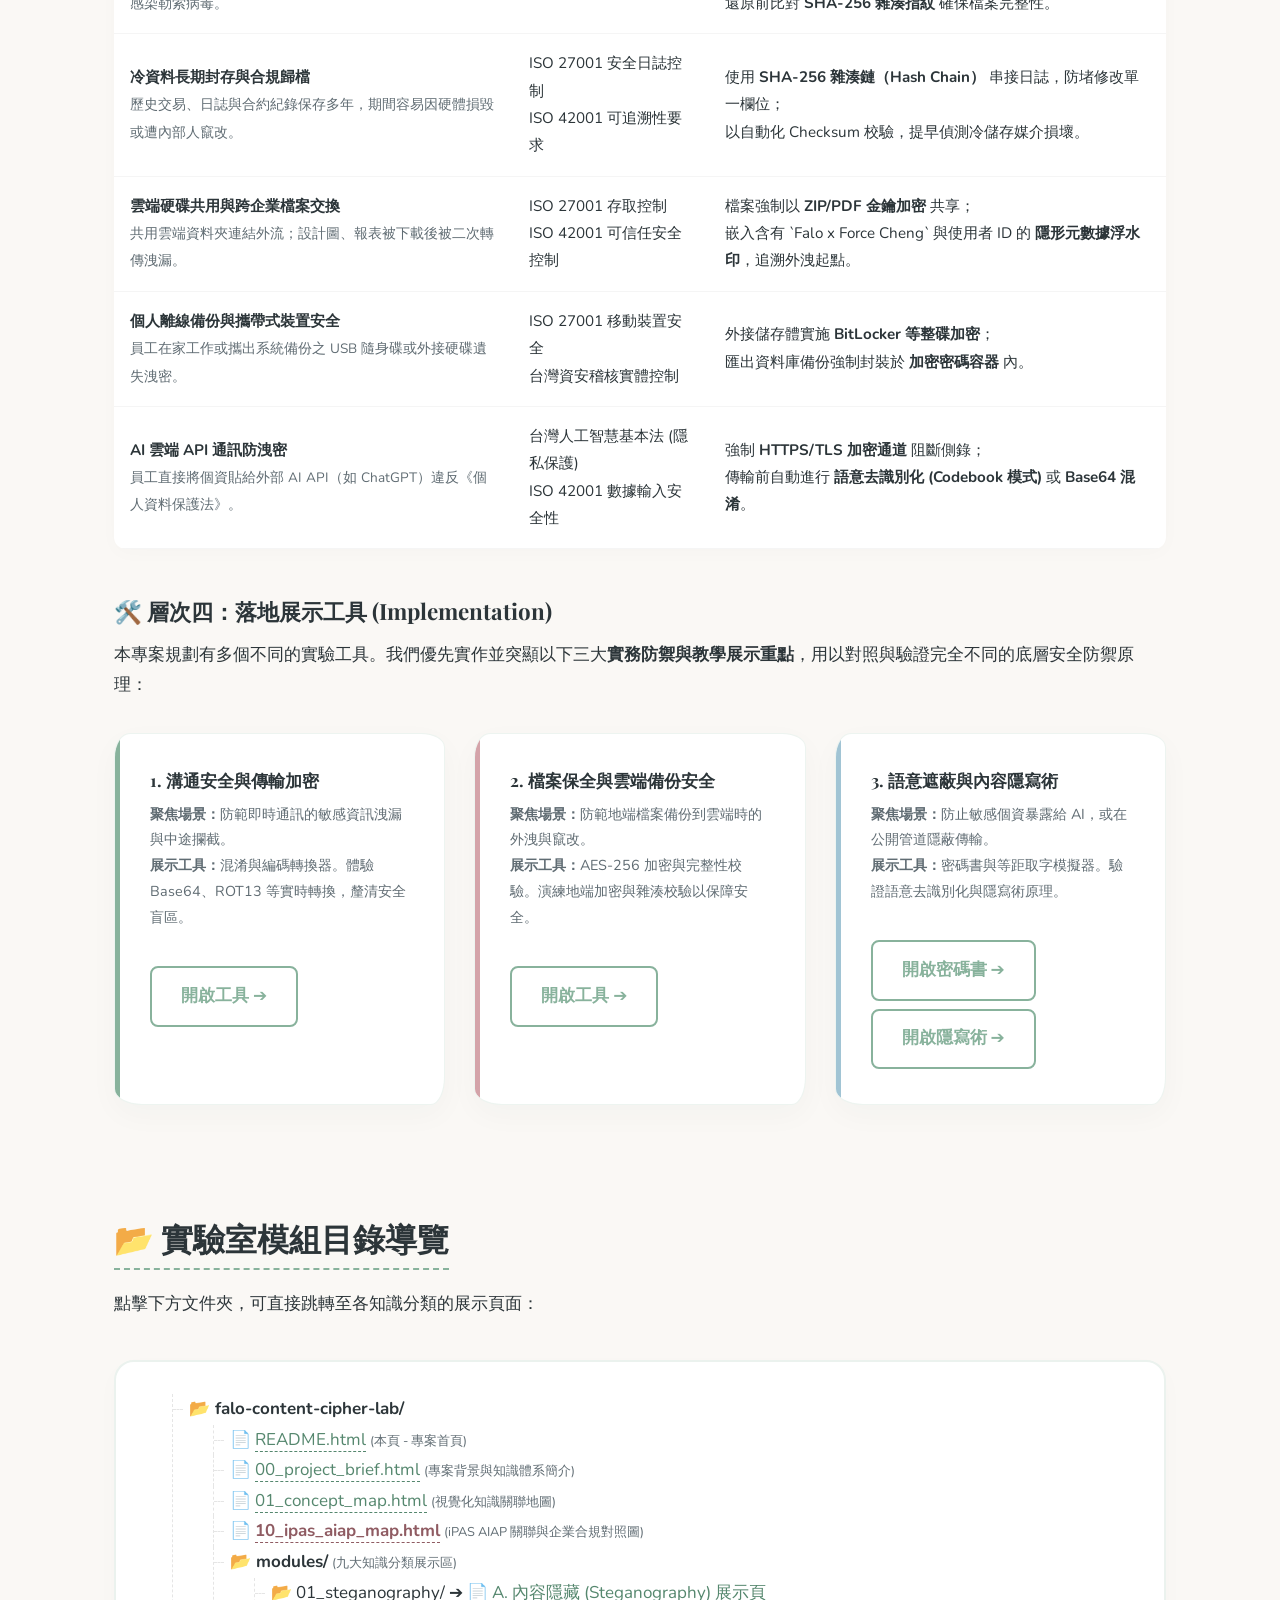
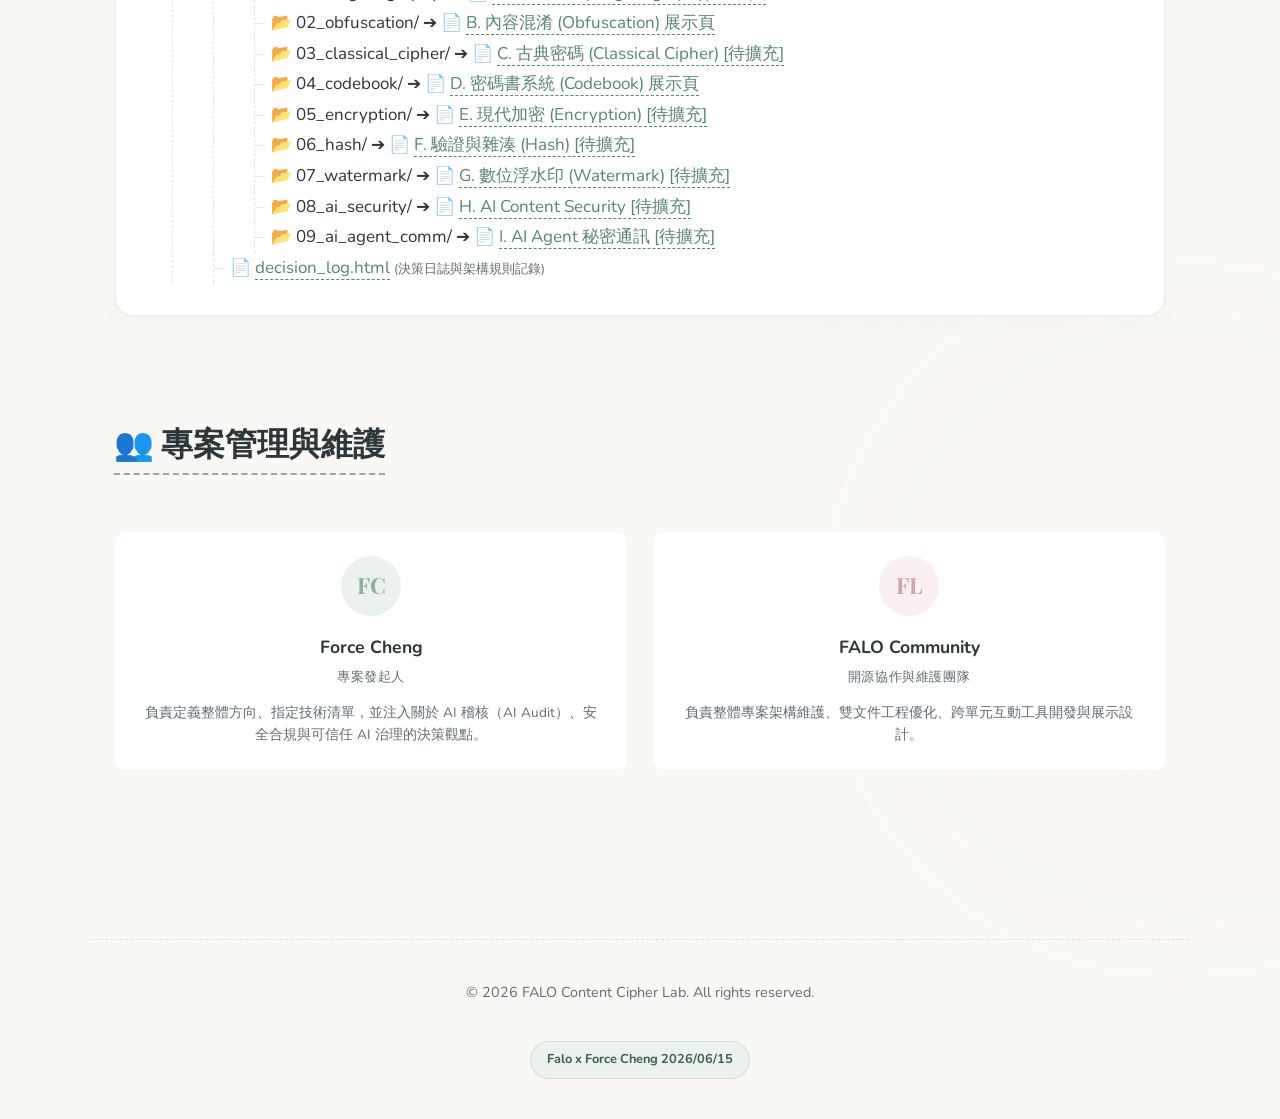
==== commit 3071e7eb: "Release v1.2: Add framework diagram with zoom/download lightbox capability" ====
--- a/index.html
+++ b/index.html
@@ -91,6 +91,12 @@
         transform: translateX(50%);
       }
     }
+    .image-wrapper:hover img {
+      transform: scale(1.015);
+    }
+    .image-wrapper:hover .image-overlay {
+      opacity: 1 !important;
+    }
   </style>
 </head>
 <body>
@@ -123,6 +129,17 @@
         <a href="10_ipas_aiap_map.html" class="btn btn-secondary" style="margin-left: 1rem; border-color: var(--secondary-accent); color: #8F5B62;">iPAS AIAP 關聯對照 ➔</a>
       </div>
     </section>
+
+    <!-- Framework Diagram Banner -->
+    <div class="framework-banner-container" style="text-align: center; margin-bottom: 3rem;">
+      <div class="image-wrapper" style="position: relative; display: inline-block; cursor: zoom-in; max-width: 100%; border-radius: var(--border-card); overflow: hidden; box-shadow: 0 10px 30px rgba(0,0,0,0.05); border: 1px solid rgba(136, 178, 156, 0.2);">
+        <img src="assets/images/falo_cipher_lab_framework.png" id="framework-img" alt="FALO Content Cipher Lab Framework Diagram" style="max-width: 100%; height: auto; display: block; transition: transform 0.3s ease;">
+        <div class="image-overlay" style="position: absolute; top: 0; left: 0; width: 100%; height: 100%; background: rgba(56, 96, 76, 0.2); opacity: 0; display: flex; align-items: center; justify-content: center; transition: opacity 0.3s ease; color: white; font-family: var(--font-heading); font-weight: bold; font-size: 1.1rem; text-shadow: 0 2px 4px rgba(0,0,0,0.2);">
+          <span>🔍 點擊放大與下載架構圖</span>
+        </div>
+      </div>
+      <p style="font-size: 0.85rem; color: var(--text-muted); margin-top: 0.5rem; font-style: italic;">💡 提示：點擊上方圖表可放大，並下載高解析度原圖。</p>
+    </div>
 
     <div class="info-card" style="margin-bottom: 3rem;">
       <h3>🎯 專案宗旨</h3>
@@ -407,6 +424,17 @@
     <div class="provenance-tag">Falo x Force Cheng 2026/06/15</div>
   </footer>
 
+  <!-- Lightbox Modal -->
+  <div id="lightbox-modal" style="display: none; position: fixed; z-index: 9999; left: 0; top: 0; width: 100%; height: 100%; overflow: auto; background-color: rgba(44, 53, 57, 0.9); backdrop-filter: blur(8px); align-items: center; justify-content: center; opacity: 0; transition: opacity 0.3s ease;">
+    <span class="lightbox-close" style="position: absolute; top: 20px; right: 35px; color: #FAF8F5; font-size: 40px; font-weight: bold; cursor: pointer; transition: color 0.2s ease;">&times;</span>
+    <div style="text-align: center; max-width: 90%; max-height: 85%;">
+      <img id="lightbox-content" src="assets/images/falo_cipher_lab_framework.png" alt="Framework Diagram Large" style="max-width: 100%; max-height: 80vh; object-fit: contain; border-radius: 12px; box-shadow: 0 20px 50px rgba(0,0,0,0.3); border: 2px solid rgba(250, 248, 245, 0.1);">
+      <div style="margin-top: 1.5rem;">
+        <a href="assets/images/falo_cipher_lab_framework.png" download="falo_cipher_lab_framework.png" class="btn" style="background-color: var(--primary-accent); color: white; padding: 0.8rem 2rem; box-shadow: 0 4px 15px rgba(136, 178, 156, 0.4);">⬇️ 下載高解析度圖表</a>
+      </div>
+    </div>
+  </div>
+
   <script src="assets/js/main.js"></script>
 </body>
 </html>
